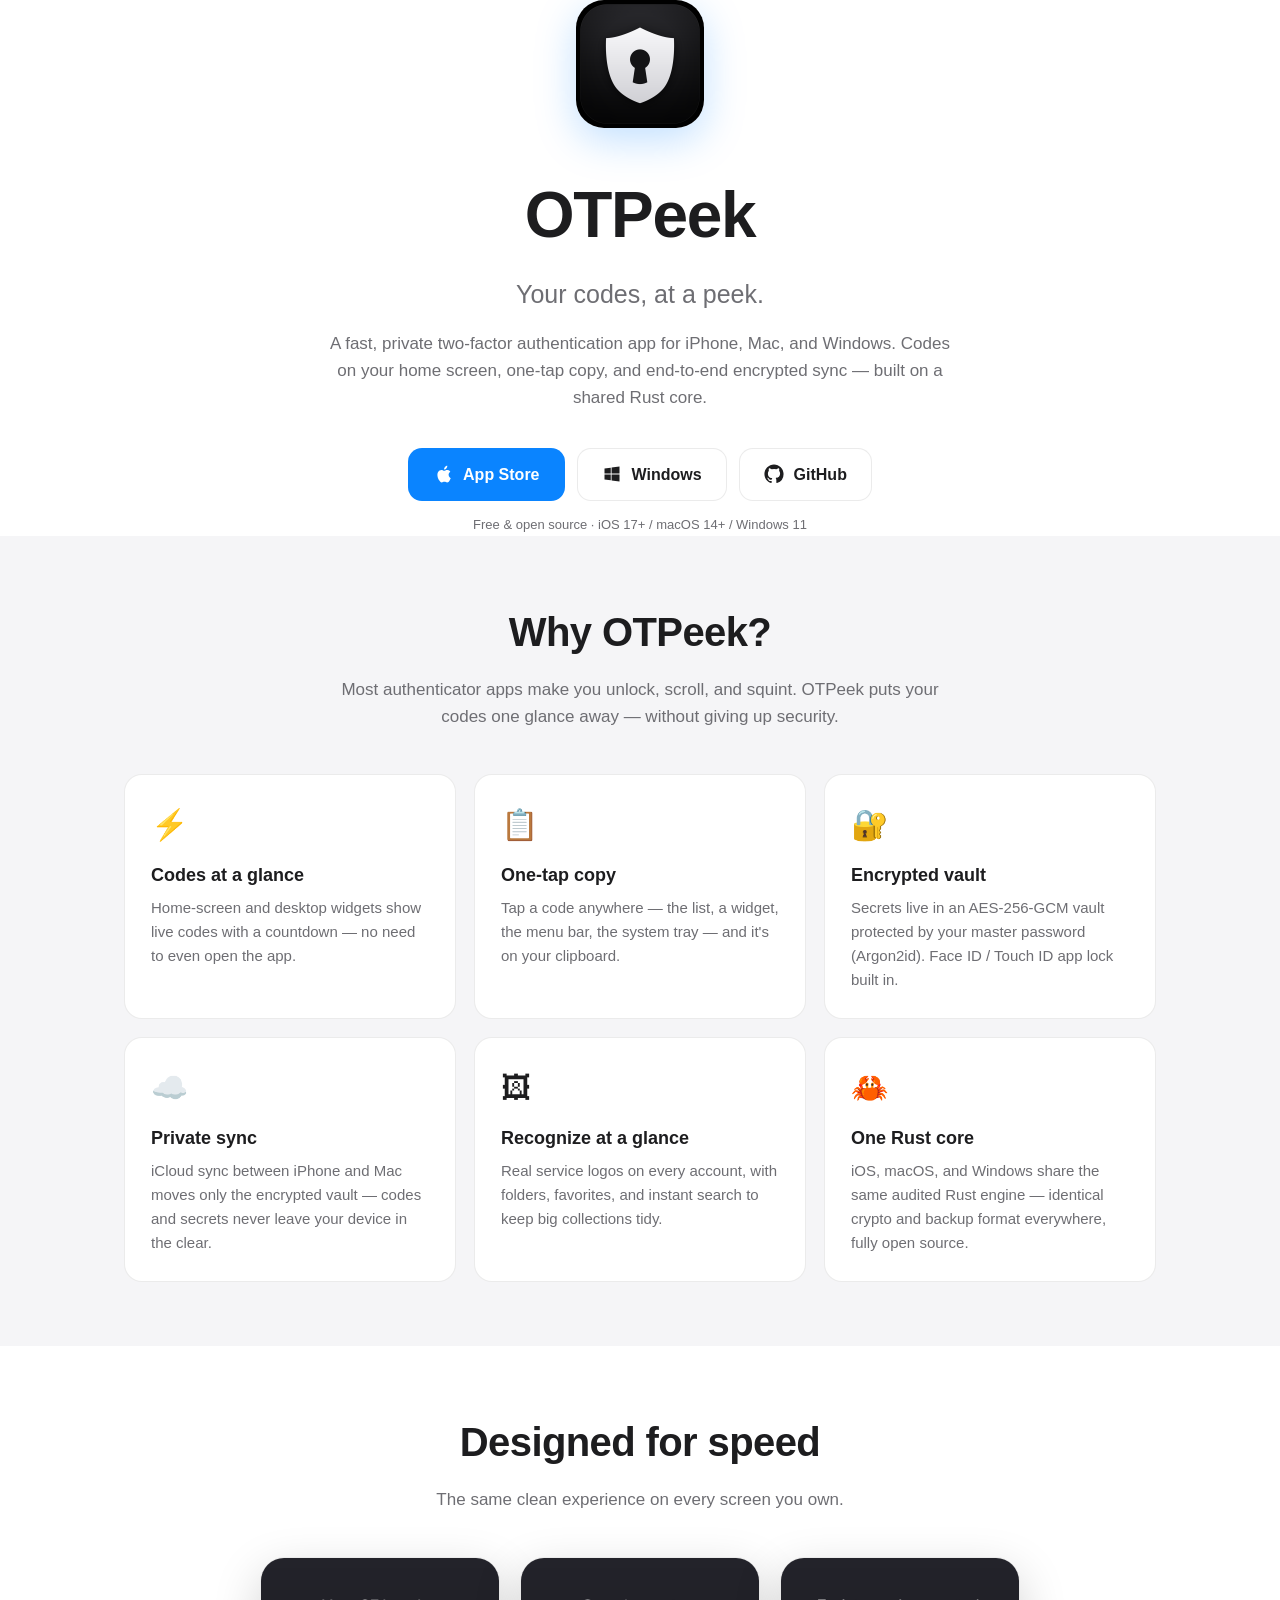
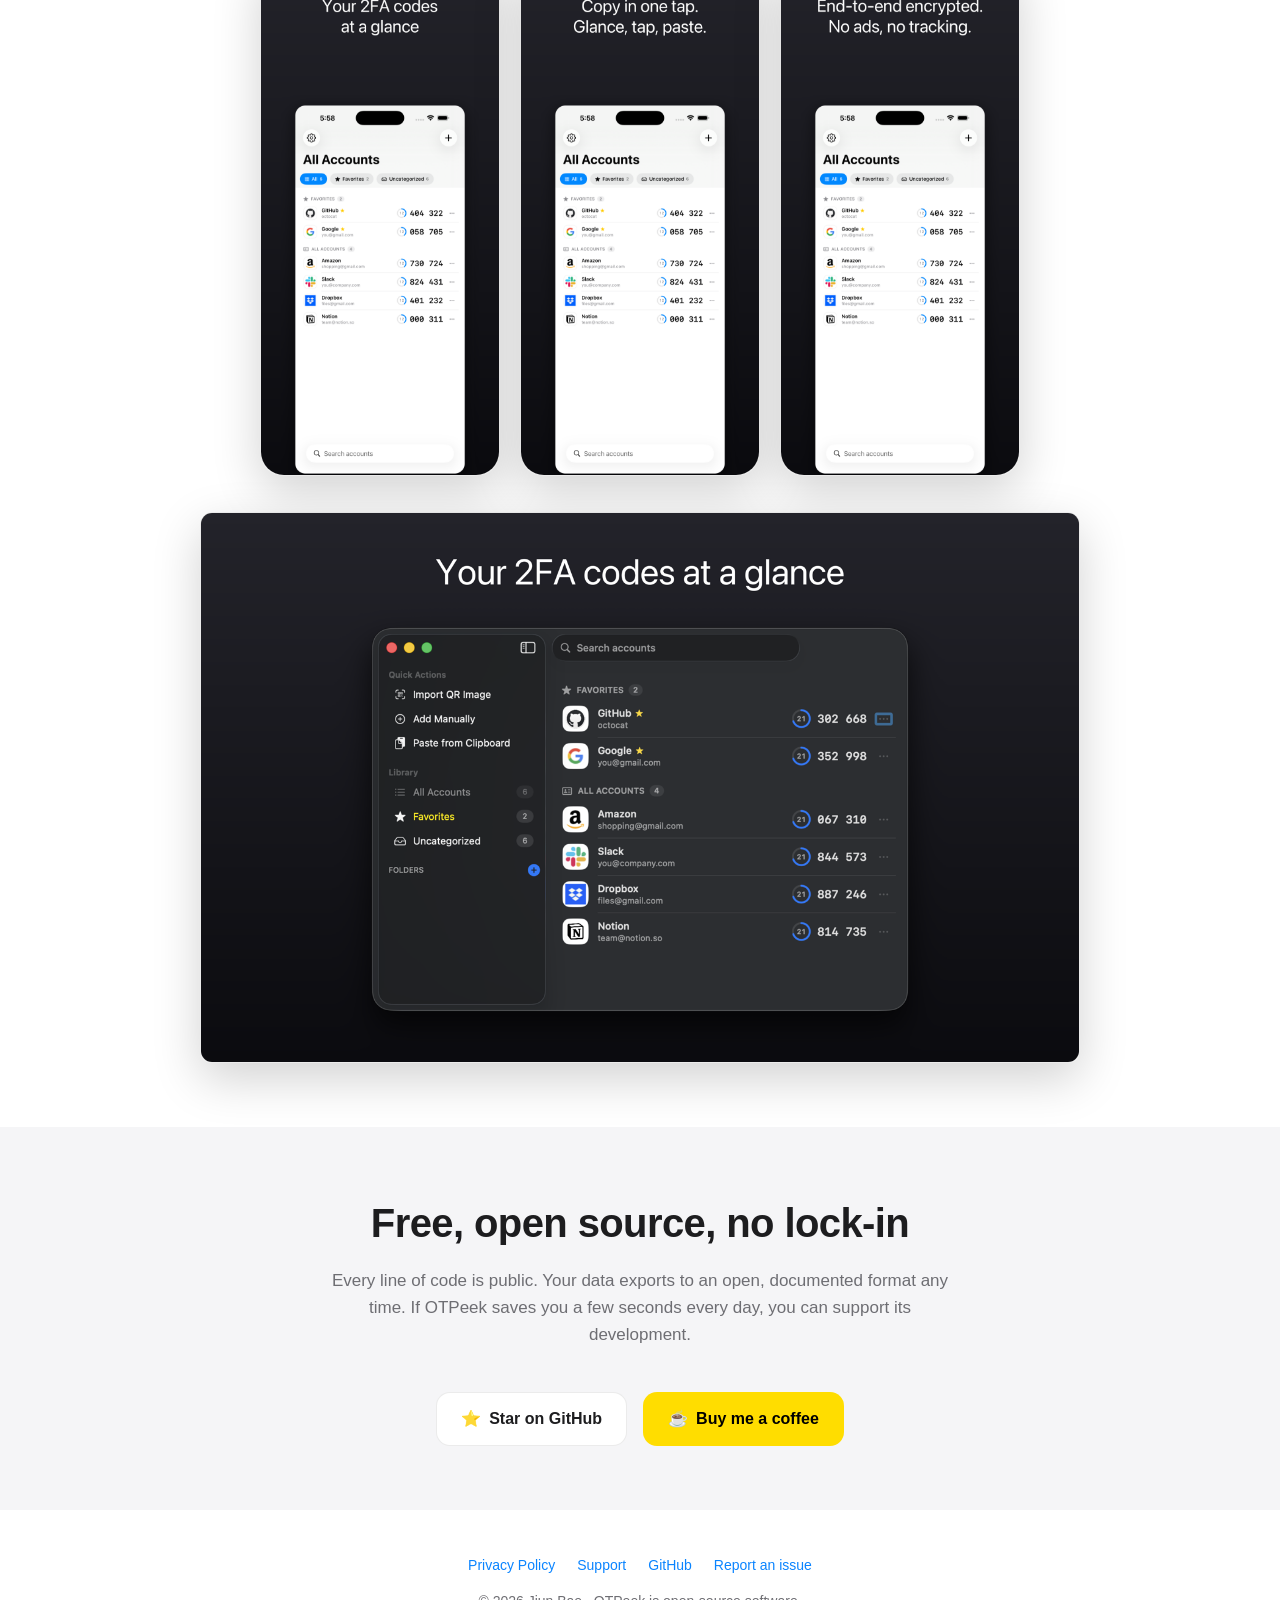
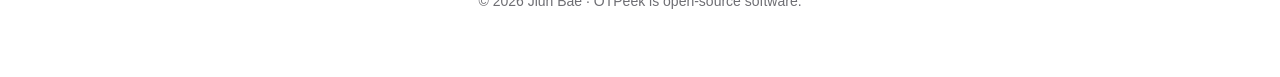
==== website/index.html @ 7fd6db2f "fix(site): rename site/ -> website/ (site/ ignored by a global gitignore rule) Co-Authored-By: Claud" ====
<!DOCTYPE html>
<html lang="en">
<head>
<meta charset="utf-8">
<meta name="viewport" content="width=device-width, initial-scale=1">
<title>OTPeek — Your codes, at a peek</title>
<meta name="description" content="OTPeek is a fast, private two-factor authentication app for iPhone, Mac, and Windows. Codes on your home screen, one-tap copy, encrypted sync.">
<meta property="og:title" content="OTPeek — Your codes, at a peek">
<meta property="og:description" content="Fast, private 2FA for iPhone, Mac, and Windows. Widgets, one-tap copy, end-to-end encrypted sync.">
<meta property="og:image" content="https://jiun.dev/OTPeek/assets/icon-512.png">
<meta property="og:url" content="https://jiun.dev/OTPeek/">
<link rel="icon" href="assets/icon-180.png">
<link rel="apple-touch-icon" href="assets/icon-180.png">
<style>
  :root {
    --accent: #0a84ff;
    --bg: #ffffff; --bg2: #f5f5f7; --fg: #1d1d1f; --fg2: #6e6e73;
    --card: #ffffff; --border: rgba(0,0,0,.08);
  }
  @media (prefers-color-scheme: dark) {
    :root { --bg:#000; --bg2:#161617; --fg:#f5f5f7; --fg2:#a1a1a6; --card:#1c1c1e; --border:rgba(255,255,255,.12); }
  }
  * { margin:0; padding:0; box-sizing:border-box; }
  body { font-family: -apple-system, BlinkMacSystemFont, "Segoe UI", Roboto, "Helvetica Neue", Arial, sans-serif;
         background:var(--bg); color:var(--fg); line-height:1.6; -webkit-font-smoothing:antialiased; }
  a { color:var(--accent); text-decoration:none; }
  .wrap { max-width:1080px; margin:0 auto; padding:0 24px; }

  /* Hero */
  header { text-align:center; padding:88px 0 56px; }
  .icon { width:128px; height:128px; border-radius:28px; box-shadow:0 12px 40px rgba(10,132,255,.25); }
  h1 { font-size:clamp(40px,7vw,64px); font-weight:800; letter-spacing:-.02em; margin:28px 0 8px; }
  .tag { font-size:clamp(19px,3vw,25px); color:var(--fg2); font-weight:500; }
  .sub { max-width:640px; margin:16px auto 0; color:var(--fg2); font-size:17px; }

  /* Download buttons */
  .dl { display:flex; gap:12px; justify-content:center; flex-wrap:wrap; margin-top:36px; }
  .btn { display:inline-flex; align-items:center; gap:10px; padding:13px 24px; border-radius:14px;
         font-size:16px; font-weight:600; transition:transform .15s, box-shadow .15s; border:1px solid var(--border); }
  .btn:hover { transform:translateY(-2px); box-shadow:0 8px 24px rgba(0,0,0,.12); }
  .btn.primary { background:var(--accent); color:#fff; border-color:transparent; }
  .btn.ghost { background:var(--card); color:var(--fg); }
  .btn svg { width:20px; height:20px; fill:currentColor; }
  .note { margin-top:14px; font-size:13px; color:var(--fg2); }

  /* Sections */
  section { padding:64px 0; }
  section.alt { background:var(--bg2); }
  h2 { font-size:clamp(28px,4.5vw,40px); font-weight:700; letter-spacing:-.015em; text-align:center; margin-bottom:12px; }
  .lead { text-align:center; color:var(--fg2); max-width:620px; margin:0 auto 44px; font-size:17px; }

  /* Feature grid */
  .grid { display:grid; grid-template-columns:repeat(auto-fit,minmax(250px,1fr)); gap:18px; }
  .card { background:var(--card); border:1px solid var(--border); border-radius:18px; padding:26px; }
  .card .emoji { font-size:30px; }
  .card h3 { font-size:18px; margin:12px 0 6px; }
  .card p { font-size:15px; color:var(--fg2); }

  /* Screenshots */
  .shots { display:flex; gap:20px; justify-content:center; flex-wrap:wrap; }
  .shots img.ios { width:240px; border-radius:24px; border:1px solid var(--border); box-shadow:0 16px 48px rgba(0,0,0,.18); }
  .shot-mac { width:min(880px,100%); border-radius:12px; border:1px solid var(--border); box-shadow:0 16px 48px rgba(0,0,0,.18); display:block; margin:36px auto 0; }

  /* Open source / support strip */
  .strip { display:flex; gap:16px; justify-content:center; flex-wrap:wrap; align-items:center; }
  .bmc { background:#FFDD00; color:#000 !important; border-color:transparent; }

  footer { padding:44px 0 64px; text-align:center; color:var(--fg2); font-size:14px; }
  footer nav { display:flex; gap:22px; justify-content:center; flex-wrap:wrap; margin-bottom:14px; }
</style>
</head>
<body>

<header class="wrap">
  <img class="icon" src="assets/icon-512.png" alt="OTPeek app icon" width="128" height="128">
  <h1>OTPeek</h1>
  <p class="tag">Your codes, at a peek.</p>
  <p class="sub">A fast, private two-factor authentication app for iPhone, Mac, and Windows.
     Codes on your home screen, one-tap copy, and end-to-end encrypted sync — built on a shared Rust core.</p>
  <div class="dl">
    <a class="btn primary" href="https://apps.apple.com/app/otpeek/id6787845951">
      <svg viewBox="0 0 24 24"><path d="M18.7 12.9c0-2.5 2-3.7 2.1-3.7-1.2-1.7-3-1.9-3.6-2-1.5-.2-3 .9-3.7.9-.8 0-2-.9-3.3-.9-1.7 0-3.2 1-4.1 2.5-1.7 3-.4 7.5 1.3 9.9.8 1.2 1.8 2.5 3.1 2.5 1.2-.1 1.7-.8 3.2-.8s1.9.8 3.3.8c1.3 0 2.2-1.2 3-2.4.9-1.4 1.3-2.7 1.3-2.8-.1 0-2.6-1-2.6-4zM16.2 5.2c.7-.8 1.1-1.9 1-3-1 0-2.1.7-2.8 1.5-.6.7-1.2 1.9-1 3 1 .1 2.1-.6 2.8-1.5z"/></svg>
      App Store</a>
    <a class="btn ghost" href="https://github.com/jiunbae/OTPeek/releases">
      <svg viewBox="0 0 24 24"><path d="M3 5.5 10.5 4.4v7.1H3V5.5zm0 13 7.5 1.1v-7H3v5.9zm8.5 1.2 9.5 1.3v-8.5h-9.5v7.2zm0-15.4v7.2H21V3L11.5 4.3z"/></svg>
      Windows</a>
    <a class="btn ghost" href="https://github.com/jiunbae/OTPeek">
      <svg viewBox="0 0 24 24"><path d="M12 .5C5.7.5.5 5.7.5 12c0 5.1 3.3 9.4 7.9 10.9.6.1.8-.3.8-.6v-2c-3.2.7-3.9-1.5-3.9-1.5-.5-1.3-1.3-1.7-1.3-1.7-1-.7.1-.7.1-.7 1.2.1 1.8 1.2 1.8 1.2 1 1.8 2.7 1.3 3.4 1 .1-.8.4-1.3.7-1.6-2.6-.3-5.3-1.3-5.3-5.7 0-1.3.4-2.3 1.2-3.1-.1-.3-.5-1.5.1-3.1 0 0 1-.3 3.2 1.2a11 11 0 0 1 5.8 0C17 4.7 18 5 18 5c.6 1.6.2 2.8.1 3.1.7.8 1.2 1.8 1.2 3.1 0 4.4-2.7 5.4-5.3 5.7.4.4.8 1.1.8 2.2v3.2c0 .3.2.7.8.6a11.5 11.5 0 0 0 7.9-10.9C23.5 5.7 18.3.5 12 .5z"/></svg>
      GitHub</a>
  </div>
  <p class="note">Free &amp; open source · iOS 17+ / macOS 14+ / Windows 11</p>
</header>

<section class="alt">
  <div class="wrap">
    <h2>Why OTPeek?</h2>
    <p class="lead">Most authenticator apps make you unlock, scroll, and squint. OTPeek puts your codes one glance away — without giving up security.</p>
    <div class="grid">
      <div class="card"><div class="emoji">⚡️</div><h3>Codes at a glance</h3><p>Home-screen and desktop widgets show live codes with a countdown — no need to even open the app.</p></div>
      <div class="card"><div class="emoji">📋</div><h3>One-tap copy</h3><p>Tap a code anywhere — the list, a widget, the menu bar, the system tray — and it's on your clipboard.</p></div>
      <div class="card"><div class="emoji">🔐</div><h3>Encrypted vault</h3><p>Secrets live in an AES-256-GCM vault protected by your master password (Argon2id). Face ID / Touch ID app lock built in.</p></div>
      <div class="card"><div class="emoji">☁️</div><h3>Private sync</h3><p>iCloud sync between iPhone and Mac moves only the encrypted vault — codes and secrets never leave your device in the clear.</p></div>
      <div class="card"><div class="emoji">🖼</div><h3>Recognize at a glance</h3><p>Real service logos on every account, with folders, favorites, and instant search to keep big collections tidy.</p></div>
      <div class="card"><div class="emoji">🦀</div><h3>One Rust core</h3><p>iOS, macOS, and Windows share the same audited Rust engine — identical crypto and backup format everywhere, fully open source.</p></div>
    </div>
  </div>
</section>

<section>
  <div class="wrap">
    <h2>Designed for speed</h2>
    <p class="lead">The same clean experience on every screen you own.</p>
    <div class="shots">
      <img class="ios" src="assets/ios-1_glance.png" alt="OTPeek on iPhone — account list with live codes" loading="lazy">
      <img class="ios" src="assets/ios-2_copy.png" alt="OTPeek on iPhone — one-tap copy" loading="lazy">
      <img class="ios" src="assets/ios-3_encrypted.png" alt="OTPeek on iPhone — encrypted vault" loading="lazy">
    </div>
    <img class="shot-mac" src="assets/mac-1_glance.png" alt="OTPeek on Mac" loading="lazy">
  </div>
</section>

<section class="alt">
  <div class="wrap" style="text-align:center">
    <h2>Free, open source, no lock-in</h2>
    <p class="lead">Every line of code is public. Your data exports to an open, documented format any time.
       If OTPeek saves you a few seconds every day, you can support its development.</p>
    <div class="strip">
      <a class="btn ghost" href="https://github.com/jiunbae/OTPeek">⭐️&ensp;Star on GitHub</a>
      <a class="btn bmc" href="https://buymeacoffee.com/jiunbae">☕️&ensp;Buy me a coffee</a>
    </div>
  </div>
</section>

<footer>
  <nav>
    <a href="privacy.html">Privacy Policy</a>
    <a href="support.html">Support</a>
    <a href="https://github.com/jiunbae/OTPeek">GitHub</a>
    <a href="https://github.com/jiunbae/OTPeek/issues">Report an issue</a>
  </nav>
  © 2026 Jiun Bae · OTPeek is open-source software.
</footer>

</body>
</html>
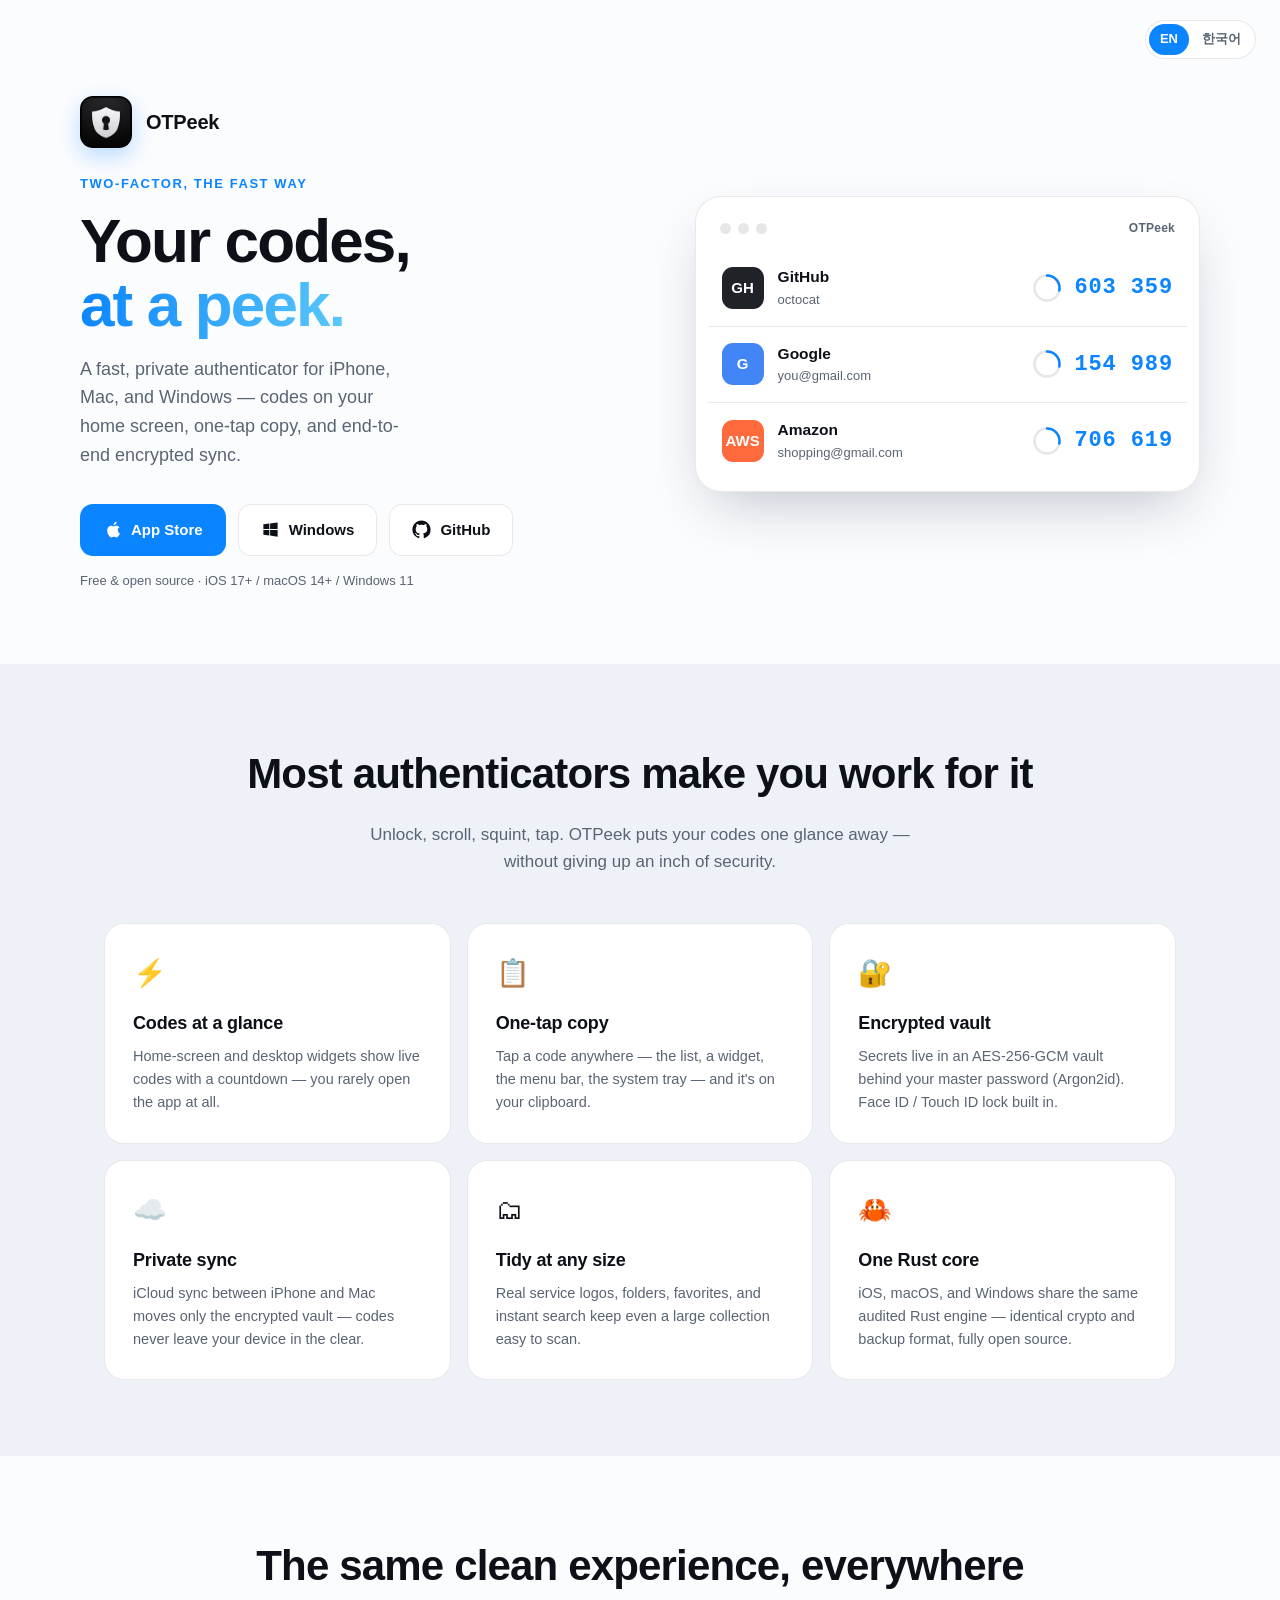
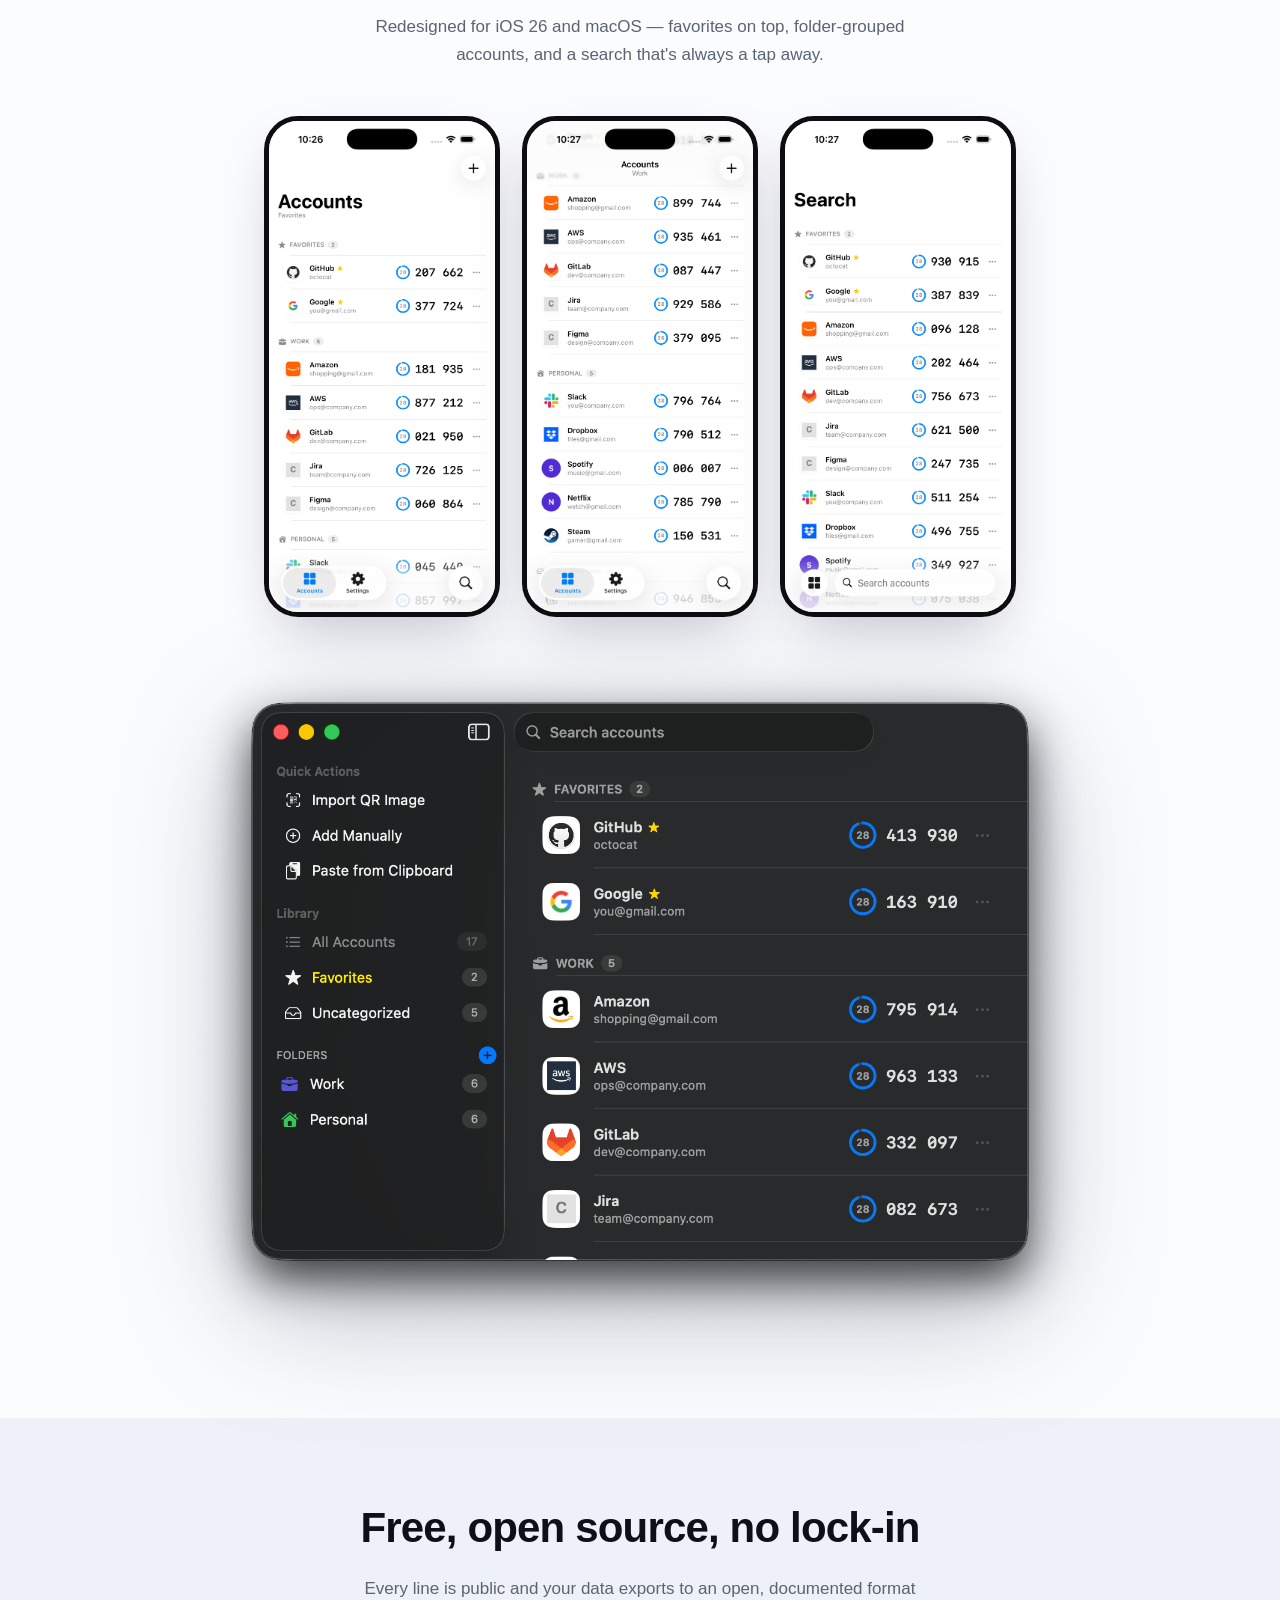
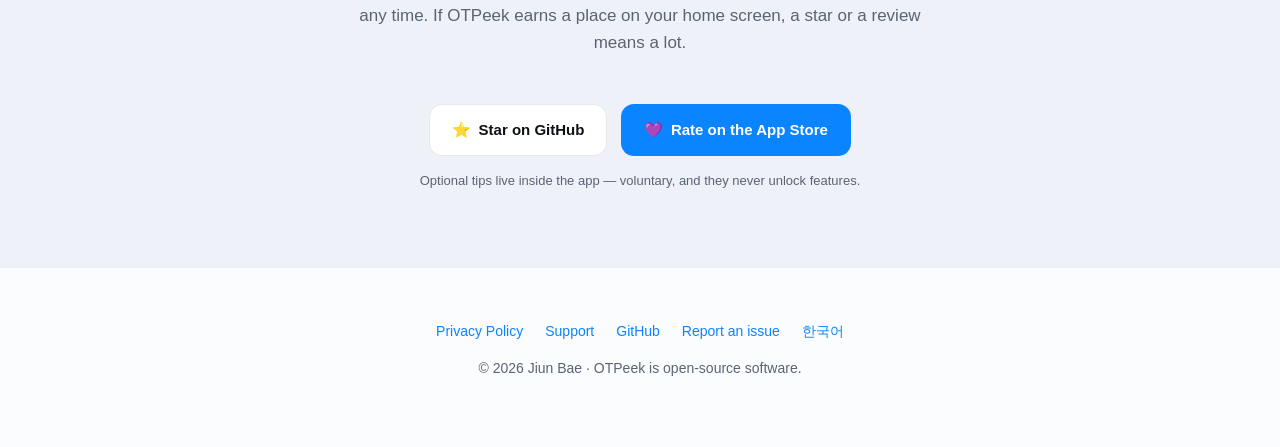
==== commit 28162570: "feat(website): redesign landing/support/privacy + add Korean pages - Redesign with a live countdown-" ====
--- a/website/index.html
+++ b/website/index.html
@@ -4,130 +4,96 @@
 <meta charset="utf-8">
 <meta name="viewport" content="width=device-width, initial-scale=1">
 <title>OTPeek — Your codes, at a peek</title>
-<meta name="description" content="OTPeek is a fast, private two-factor authentication app for iPhone, Mac, and Windows. Codes on your home screen, one-tap copy, encrypted sync.">
+<meta name="description" content="OTPeek is a fast, private two-factor authentication app for iPhone, Mac, and Windows. Codes on your home screen, one-tap copy, encrypted sync — built on a shared Rust core.">
 <meta property="og:title" content="OTPeek — Your codes, at a peek">
 <meta property="og:description" content="Fast, private 2FA for iPhone, Mac, and Windows. Widgets, one-tap copy, end-to-end encrypted sync.">
 <meta property="og:image" content="https://jiun.dev/OTPeek/assets/icon-512.png">
 <meta property="og:url" content="https://jiun.dev/OTPeek/">
 <link rel="icon" href="assets/icon-180.png">
 <link rel="apple-touch-icon" href="assets/icon-180.png">
-<style>
-  :root {
-    --accent: #0a84ff;
-    --bg: #ffffff; --bg2: #f5f5f7; --fg: #1d1d1f; --fg2: #6e6e73;
-    --card: #ffffff; --border: rgba(0,0,0,.08);
-  }
-  @media (prefers-color-scheme: dark) {
-    :root { --bg:#000; --bg2:#161617; --fg:#f5f5f7; --fg2:#a1a1a6; --card:#1c1c1e; --border:rgba(255,255,255,.12); }
-  }
-  * { margin:0; padding:0; box-sizing:border-box; }
-  body { font-family: -apple-system, BlinkMacSystemFont, "Segoe UI", Roboto, "Helvetica Neue", Arial, sans-serif;
-         background:var(--bg); color:var(--fg); line-height:1.6; -webkit-font-smoothing:antialiased; }
-  a { color:var(--accent); text-decoration:none; }
-  .wrap { max-width:1080px; margin:0 auto; padding:0 24px; }
-
-  /* Hero */
-  header { text-align:center; padding:88px 0 56px; }
-  .icon { width:128px; height:128px; border-radius:28px; box-shadow:0 12px 40px rgba(10,132,255,.25); }
-  h1 { font-size:clamp(40px,7vw,64px); font-weight:800; letter-spacing:-.02em; margin:28px 0 8px; }
-  .tag { font-size:clamp(19px,3vw,25px); color:var(--fg2); font-weight:500; }
-  .sub { max-width:640px; margin:16px auto 0; color:var(--fg2); font-size:17px; }
-
-  /* Download buttons */
-  .dl { display:flex; gap:12px; justify-content:center; flex-wrap:wrap; margin-top:36px; }
-  .btn { display:inline-flex; align-items:center; gap:10px; padding:13px 24px; border-radius:14px;
-         font-size:16px; font-weight:600; transition:transform .15s, box-shadow .15s; border:1px solid var(--border); }
-  .btn:hover { transform:translateY(-2px); box-shadow:0 8px 24px rgba(0,0,0,.12); }
-  .btn.primary { background:var(--accent); color:#fff; border-color:transparent; }
-  .btn.ghost { background:var(--card); color:var(--fg); }
-  .btn svg { width:20px; height:20px; fill:currentColor; }
-  .note { margin-top:14px; font-size:13px; color:var(--fg2); }
-
-  /* Sections */
-  section { padding:64px 0; }
-  section.alt { background:var(--bg2); }
-  h2 { font-size:clamp(28px,4.5vw,40px); font-weight:700; letter-spacing:-.015em; text-align:center; margin-bottom:12px; }
-  .lead { text-align:center; color:var(--fg2); max-width:620px; margin:0 auto 44px; font-size:17px; }
-
-  /* Feature grid */
-  .grid { display:grid; grid-template-columns:repeat(auto-fit,minmax(250px,1fr)); gap:18px; }
-  .card { background:var(--card); border:1px solid var(--border); border-radius:18px; padding:26px; }
-  .card .emoji { font-size:30px; }
-  .card h3 { font-size:18px; margin:12px 0 6px; }
-  .card p { font-size:15px; color:var(--fg2); }
-
-  /* Screenshots */
-  .shots { display:flex; gap:20px; justify-content:center; flex-wrap:wrap; }
-  .shots img.ios { width:240px; border-radius:24px; border:1px solid var(--border); box-shadow:0 16px 48px rgba(0,0,0,.18); }
-  .shot-mac { width:min(880px,100%); border-radius:12px; border:1px solid var(--border); box-shadow:0 16px 48px rgba(0,0,0,.18); display:block; margin:36px auto 0; }
-
-  /* Open source / support strip */
-  .strip { display:flex; gap:16px; justify-content:center; flex-wrap:wrap; align-items:center; }
-  .bmc { background:#FFDD00; color:#000 !important; border-color:transparent; }
-
-  footer { padding:44px 0 64px; text-align:center; color:var(--fg2); font-size:14px; }
-  footer nav { display:flex; gap:22px; justify-content:center; flex-wrap:wrap; margin-bottom:14px; }
-</style>
+<link rel="alternate" hreflang="ko" href="https://jiun.dev/OTPeek/ko/">
+<link rel="stylesheet" href="assets/site.css">
 </head>
 <body>
 
-<header class="wrap">
-  <img class="icon" src="assets/icon-512.png" alt="OTPeek app icon" width="128" height="128">
-  <h1>OTPeek</h1>
-  <p class="tag">Your codes, at a peek.</p>
-  <p class="sub">A fast, private two-factor authentication app for iPhone, Mac, and Windows.
-     Codes on your home screen, one-tap copy, and end-to-end encrypted sync — built on a shared Rust core.</p>
-  <div class="dl">
-    <a class="btn primary" href="https://apps.apple.com/app/otpeek/id6787845951">
-      <svg viewBox="0 0 24 24"><path d="M18.7 12.9c0-2.5 2-3.7 2.1-3.7-1.2-1.7-3-1.9-3.6-2-1.5-.2-3 .9-3.7.9-.8 0-2-.9-3.3-.9-1.7 0-3.2 1-4.1 2.5-1.7 3-.4 7.5 1.3 9.9.8 1.2 1.8 2.5 3.1 2.5 1.2-.1 1.7-.8 3.2-.8s1.9.8 3.3.8c1.3 0 2.2-1.2 3-2.4.9-1.4 1.3-2.7 1.3-2.8-.1 0-2.6-1-2.6-4zM16.2 5.2c.7-.8 1.1-1.9 1-3-1 0-2.1.7-2.8 1.5-.6.7-1.2 1.9-1 3 1 .1 2.1-.6 2.8-1.5z"/></svg>
-      App Store</a>
-    <a class="btn ghost" href="https://github.com/jiunbae/OTPeek/releases">
-      <svg viewBox="0 0 24 24"><path d="M3 5.5 10.5 4.4v7.1H3V5.5zm0 13 7.5 1.1v-7H3v5.9zm8.5 1.2 9.5 1.3v-8.5h-9.5v7.2zm0-15.4v7.2H21V3L11.5 4.3z"/></svg>
-      Windows</a>
-    <a class="btn ghost" href="https://github.com/jiunbae/OTPeek">
-      <svg viewBox="0 0 24 24"><path d="M12 .5C5.7.5.5 5.7.5 12c0 5.1 3.3 9.4 7.9 10.9.6.1.8-.3.8-.6v-2c-3.2.7-3.9-1.5-3.9-1.5-.5-1.3-1.3-1.7-1.3-1.7-1-.7.1-.7.1-.7 1.2.1 1.8 1.2 1.8 1.2 1 1.8 2.7 1.3 3.4 1 .1-.8.4-1.3.7-1.6-2.6-.3-5.3-1.3-5.3-5.7 0-1.3.4-2.3 1.2-3.1-.1-.3-.5-1.5.1-3.1 0 0 1-.3 3.2 1.2a11 11 0 0 1 5.8 0C17 4.7 18 5 18 5c.6 1.6.2 2.8.1 3.1.7.8 1.2 1.8 1.2 3.1 0 4.4-2.7 5.4-5.3 5.7.4.4.8 1.1.8 2.2v3.2c0 .3.2.7.8.6a11.5 11.5 0 0 0 7.9-10.9C23.5 5.7 18.3.5 12 .5z"/></svg>
-      GitHub</a>
+<nav class="lang"><a class="on" href="./">EN</a><a href="ko/">한국어</a></nav>
+
+<header class="wrap hero">
+  <div>
+    <div class="brand">
+      <img src="assets/icon-512.png" alt="OTPeek icon" width="52" height="52">
+      <span>OTPeek</span>
+    </div>
+    <p class="eyebrow">Two-factor, the fast way</p>
+    <h1>Your codes,<br><span class="grad">at a peek.</span></h1>
+    <p class="sub">A fast, private authenticator for iPhone, Mac, and Windows — codes on your home
+       screen, one-tap copy, and end-to-end encrypted sync.</p>
+    <div class="dl">
+      <a class="btn primary" href="https://apps.apple.com/app/otpeek/id6787845951">
+        <svg viewBox="0 0 24 24"><path d="M18.7 12.9c0-2.5 2-3.7 2.1-3.7-1.2-1.7-3-1.9-3.6-2-1.5-.2-3 .9-3.7.9-.8 0-2-.9-3.3-.9-1.7 0-3.2 1-4.1 2.5-1.7 3-.4 7.5 1.3 9.9.8 1.2 1.8 2.5 3.1 2.5 1.2-.1 1.7-.8 3.2-.8s1.9.8 3.3.8c1.3 0 2.2-1.2 3-2.4.9-1.4 1.3-2.7 1.3-2.8-.1 0-2.6-1-2.6-4zM16.2 5.2c.7-.8 1.1-1.9 1-3-1 0-2.1.7-2.8 1.5-.6.7-1.2 1.9-1 3 1 .1 2.1-.6 2.8-1.5z"/></svg>
+        App Store</a>
+      <a class="btn" href="https://github.com/jiunbae/OTPeek/releases">
+        <svg viewBox="0 0 24 24"><path d="M3 5.5 10.5 4.4v7.1H3V5.5zm0 13 7.5 1.1v-7H3v5.9zm8.5 1.2 9.5 1.3v-8.5h-9.5v7.2zm0-15.4v7.2H21V3L11.5 4.3z"/></svg>
+        Windows</a>
+      <a class="btn" href="https://github.com/jiunbae/OTPeek">
+        <svg viewBox="0 0 24 24"><path d="M12 .5C5.7.5.5 5.7.5 12c0 5.1 3.3 9.4 7.9 10.9.6.1.8-.3.8-.6v-2c-3.2.7-3.9-1.5-3.9-1.5-.5-1.3-1.3-1.7-1.3-1.7-1-.7.1-.7.1-.7 1.2.1 1.8 1.2 1.8 1.2 1 1.8 2.7 1.3 3.4 1 .1-.8.4-1.3.7-1.6-2.6-.3-5.3-1.3-5.3-5.7 0-1.3.4-2.3 1.2-3.1-.1-.3-.5-1.5.1-3.1 0 0 1-.3 3.2 1.2a11 11 0 0 1 5.8 0C17 4.7 18 5 18 5c.6 1.6.2 2.8.1 3.1.7.8 1.2 1.8 1.2 3.1 0 4.4-2.7 5.4-5.3 5.7.4.4.8 1.1.8 2.2v3.2c0 .3.2.7.8.6a11.5 11.5 0 0 0 7.9-10.9C23.5 5.7 18.3.5 12 .5z"/></svg>
+        GitHub</a>
+    </div>
+    <p class="note">Free &amp; open source · iOS 17+ / macOS 14+ / Windows 11</p>
   </div>
-  <p class="note">Free &amp; open source · iOS 17+ / macOS 14+ / Windows 11</p>
+
+  <div class="demo" id="demo" aria-hidden="true">
+    <div class="demo-bar"><i></i><i></i><i></i><b>OTPeek</b></div>
+    <div class="row"><div class="av" style="background:#1f2328">GH</div>
+      <div class="who"><div class="n">GitHub</div><div class="e">octocat</div></div>
+      <div class="code"><svg class="ring" viewBox="0 0 36 36"><circle class="trk" cx="18" cy="18" r="15" fill="none" stroke-width="3"/><circle class="prg" cx="18" cy="18" r="15" fill="none" stroke-width="3" stroke-linecap="round"/></svg><span class="digits">207 662</span></div></div>
+    <div class="row"><div class="av" style="background:#4285f4">G</div>
+      <div class="who"><div class="n">Google</div><div class="e">you@gmail.com</div></div>
+      <div class="code"><svg class="ring" viewBox="0 0 36 36"><circle class="trk" cx="18" cy="18" r="15" fill="none" stroke-width="3"/><circle class="prg" cx="18" cy="18" r="15" fill="none" stroke-width="3" stroke-linecap="round"/></svg><span class="digits">377 724</span></div></div>
+    <div class="row"><div class="av" style="background:#ff6a3d">AWS</div>
+      <div class="who"><div class="n">Amazon</div><div class="e">shopping@gmail.com</div></div>
+      <div class="code"><svg class="ring" viewBox="0 0 36 36"><circle class="trk" cx="18" cy="18" r="15" fill="none" stroke-width="3"/><circle class="prg" cx="18" cy="18" r="15" fill="none" stroke-width="3" stroke-linecap="round"/></svg><span class="digits">181 935</span></div></div>
+  </div>
 </header>
 
 <section class="alt">
   <div class="wrap">
-    <h2>Why OTPeek?</h2>
-    <p class="lead">Most authenticator apps make you unlock, scroll, and squint. OTPeek puts your codes one glance away — without giving up security.</p>
+    <h2>Most authenticators make you work for it</h2>
+    <p class="lead">Unlock, scroll, squint, tap. OTPeek puts your codes one glance away — without giving up an inch of security.</p>
     <div class="grid">
-      <div class="card"><div class="emoji">⚡️</div><h3>Codes at a glance</h3><p>Home-screen and desktop widgets show live codes with a countdown — no need to even open the app.</p></div>
-      <div class="card"><div class="emoji">📋</div><h3>One-tap copy</h3><p>Tap a code anywhere — the list, a widget, the menu bar, the system tray — and it's on your clipboard.</p></div>
-      <div class="card"><div class="emoji">🔐</div><h3>Encrypted vault</h3><p>Secrets live in an AES-256-GCM vault protected by your master password (Argon2id). Face ID / Touch ID app lock built in.</p></div>
-      <div class="card"><div class="emoji">☁️</div><h3>Private sync</h3><p>iCloud sync between iPhone and Mac moves only the encrypted vault — codes and secrets never leave your device in the clear.</p></div>
-      <div class="card"><div class="emoji">🖼</div><h3>Recognize at a glance</h3><p>Real service logos on every account, with folders, favorites, and instant search to keep big collections tidy.</p></div>
-      <div class="card"><div class="emoji">🦀</div><h3>One Rust core</h3><p>iOS, macOS, and Windows share the same audited Rust engine — identical crypto and backup format everywhere, fully open source.</p></div>
+      <div class="card-f"><div class="emoji">⚡️</div><h3>Codes at a glance</h3><p>Home-screen and desktop widgets show live codes with a countdown — you rarely open the app at all.</p></div>
+      <div class="card-f"><div class="emoji">📋</div><h3>One-tap copy</h3><p>Tap a code anywhere — the list, a widget, the menu bar, the system tray — and it's on your clipboard.</p></div>
+      <div class="card-f"><div class="emoji">🔐</div><h3>Encrypted vault</h3><p>Secrets live in an AES-256-GCM vault behind your master password (Argon2id). Face ID / Touch ID lock built in.</p></div>
+      <div class="card-f"><div class="emoji">☁️</div><h3>Private sync</h3><p>iCloud sync between iPhone and Mac moves only the encrypted vault — codes never leave your device in the clear.</p></div>
+      <div class="card-f"><div class="emoji">🗂</div><h3>Tidy at any size</h3><p>Real service logos, folders, favorites, and instant search keep even a large collection easy to scan.</p></div>
+      <div class="card-f"><div class="emoji">🦀</div><h3>One Rust core</h3><p>iOS, macOS, and Windows share the same audited Rust engine — identical crypto and backup format, fully open source.</p></div>
     </div>
   </div>
 </section>
 
 <section>
   <div class="wrap">
-    <h2>Designed for speed</h2>
-    <p class="lead">The same clean experience on every screen you own.</p>
+    <h2>The same clean experience, everywhere</h2>
+    <p class="lead">Redesigned for iOS 26 and macOS — favorites on top, folder-grouped accounts, and a search that's always a tap away.</p>
     <div class="shots">
-      <img class="ios" src="assets/ios-1_glance.png" alt="OTPeek on iPhone — account list with live codes" loading="lazy">
-      <img class="ios" src="assets/ios-2_copy.png" alt="OTPeek on iPhone — one-tap copy" loading="lazy">
-      <img class="ios" src="assets/ios-3_encrypted.png" alt="OTPeek on iPhone — encrypted vault" loading="lazy">
+      <img class="ios" src="assets/ios-list.png" alt="OTPeek on iPhone — accounts grouped by folder with live codes" loading="lazy">
+      <img class="ios" src="assets/ios-folders.png" alt="OTPeek on iPhone — folder-grouped account list" loading="lazy">
+      <img class="ios" src="assets/ios-search.png" alt="OTPeek on iPhone — instant search" loading="lazy">
     </div>
-    <img class="shot-mac" src="assets/mac-1_glance.png" alt="OTPeek on Mac" loading="lazy">
+    <img class="shot-mac" src="assets/mac-window.png" alt="OTPeek on Mac — sidebar and account list" loading="lazy">
   </div>
 </section>
 
 <section class="alt">
-  <div class="wrap" style="text-align:center">
+  <div class="wrap support">
     <h2>Free, open source, no lock-in</h2>
-    <p class="lead">Every line of code is public. Your data exports to an open, documented format any time.
-       If OTPeek saves you a few seconds every day, you can support its development.</p>
+    <p class="lead">Every line is public and your data exports to an open, documented format any time.
+       If OTPeek earns a place on your home screen, a star or a review means a lot.</p>
     <div class="strip">
-      <a class="btn ghost" href="https://github.com/jiunbae/OTPeek">⭐️&ensp;Star on GitHub</a>
-      <a class="btn bmc" href="https://buymeacoffee.com/jiunbae">☕️&ensp;Buy me a coffee</a>
+      <a class="btn" href="https://github.com/jiunbae/OTPeek">⭐️&ensp;Star on GitHub</a>
+      <a class="btn primary" href="https://apps.apple.com/app/otpeek/id6787845951">💜&ensp;Rate on the App Store</a>
     </div>
+    <p class="note">Optional tips live inside the app — voluntary, and they never unlock features.</p>
   </div>
 </section>
 
@@ -137,9 +103,11 @@
     <a href="support.html">Support</a>
     <a href="https://github.com/jiunbae/OTPeek">GitHub</a>
     <a href="https://github.com/jiunbae/OTPeek/issues">Report an issue</a>
+    <a href="ko/">한국어</a>
   </nav>
   © 2026 Jiun Bae · OTPeek is open-source software.
 </footer>
 
+<script src="assets/demo.js"></script>
 </body>
 </html>
--- a/website/assets/site.css
+++ b/website/assets/site.css
@@ -0,0 +1,122 @@
+/* OTPeek marketing site — shared styles (en + ko) */
+:root {
+  --accent:#0a84ff; --accent-ink:#fff; --warn:#ff453a;
+  --bg:#fbfcfe; --bg2:#eef2f8; --fg:#0d1117; --fg2:#5a6472;
+  --card:#ffffff; --border:rgba(13,17,23,.09); --ring-track:rgba(13,17,23,.10);
+  --shadow:0 24px 60px -18px rgba(13,30,60,.28);
+}
+@media (prefers-color-scheme: dark) {
+  :root:not([data-theme="light"]) {
+    --bg:#0b0e14; --bg2:#12161f; --fg:#eef2f8; --fg2:#99a3b3;
+    --card:#161b26; --border:rgba(255,255,255,.10); --ring-track:rgba(255,255,255,.12);
+    --shadow:0 28px 70px -20px rgba(0,0,0,.7);
+  }
+}
+:root[data-theme="dark"] {
+  --bg:#0b0e14; --bg2:#12161f; --fg:#eef2f8; --fg2:#99a3b3;
+  --card:#161b26; --border:rgba(255,255,255,.10); --ring-track:rgba(255,255,255,.12);
+  --shadow:0 28px 70px -20px rgba(0,0,0,.7);
+}
+
+* { margin:0; padding:0; box-sizing:border-box; }
+html { scroll-behavior:smooth; }
+body { font-family:-apple-system,BlinkMacSystemFont,"SF Pro Display","Segoe UI",Roboto,sans-serif;
+       background:var(--bg); color:var(--fg); line-height:1.6; -webkit-font-smoothing:antialiased;
+       overflow-x:hidden; }
+a { color:var(--accent); text-decoration:none; }
+.wrap { max-width:1120px; margin:0 auto; padding:0 24px; }
+.eyebrow { font-size:13px; font-weight:700; letter-spacing:.12em; text-transform:uppercase; color:var(--accent); }
+
+/* language toggle (top-right) */
+.lang { position:absolute; top:20px; right:24px; z-index:5; display:flex; gap:2px;
+        background:var(--card); border:1px solid var(--border); border-radius:999px; padding:3px;
+        font-size:13px; font-weight:600; }
+.lang a { padding:5px 11px; border-radius:999px; color:var(--fg2); }
+.lang a.on { background:var(--accent); color:var(--accent-ink); }
+
+/* ---- Hero ---- */
+.hero { display:grid; grid-template-columns:1.05fr .95fr; gap:56px; align-items:center; padding:96px 0 72px; }
+.hero .brand { display:flex; align-items:center; gap:14px; margin-bottom:26px; }
+.hero .brand img { width:52px; height:52px; border-radius:13px; box-shadow:0 8px 22px rgba(10,132,255,.28); }
+.hero .brand span { font-size:20px; font-weight:700; letter-spacing:-.01em; }
+h1 { font-size:clamp(40px,6vw,62px); font-weight:800; letter-spacing:-.03em; line-height:1.03; margin:14px 0 18px; text-wrap:balance; }
+h1 .grad { background:linear-gradient(100deg,var(--accent),#5ac8fa); -webkit-background-clip:text; background-clip:text; color:transparent; }
+.hero .sub { max-width:34ch; color:var(--fg2); font-size:18px; }
+
+.dl { display:flex; gap:12px; flex-wrap:wrap; margin-top:34px; }
+.btn { display:inline-flex; align-items:center; gap:9px; padding:13px 22px; border-radius:13px;
+       font-size:15px; font-weight:600; border:1px solid var(--border); background:var(--card); color:var(--fg);
+       transition:transform .16s ease, box-shadow .16s ease, border-color .16s ease; }
+.btn:hover { transform:translateY(-2px); box-shadow:0 10px 26px -8px rgba(13,30,60,.32); }
+.btn.primary { background:var(--accent); color:var(--accent-ink); border-color:transparent; }
+.btn svg { width:19px; height:19px; fill:currentColor; }
+.note { margin-top:15px; font-size:13px; color:var(--fg2); }
+
+/* ---- Live code demo ---- */
+.demo { background:var(--card); border:1px solid var(--border); border-radius:26px; padding:12px; box-shadow:var(--shadow); }
+.demo-bar { display:flex; align-items:center; gap:7px; padding:10px 12px 12px; }
+.demo-bar i { width:11px; height:11px; border-radius:50%; background:var(--ring-track); display:inline-block; }
+.demo-bar b { margin-left:auto; font-size:12px; font-weight:600; color:var(--fg2); letter-spacing:.02em; }
+.row { display:flex; align-items:center; gap:14px; padding:15px 14px; border-radius:16px; }
+.row + .row { border-top:1px solid var(--border); border-radius:0; }
+.av { width:42px; height:42px; border-radius:11px; display:grid; place-items:center; font-weight:700; font-size:15px; color:#fff; flex:none; }
+.who { min-width:0; }
+.who .n { font-weight:600; font-size:15.5px; }
+.who .e { font-size:13px; color:var(--fg2); white-space:nowrap; overflow:hidden; text-overflow:ellipsis; }
+.code { margin-left:auto; display:flex; align-items:center; gap:12px; }
+.ring { width:30px; height:30px; flex:none; transform:rotate(-90deg); }
+.ring .trk { stroke:var(--ring-track); }
+.digits { font-family:ui-monospace,"SF Mono",Menlo,monospace; font-size:22px; font-weight:600;
+          letter-spacing:.04em; font-variant-numeric:tabular-nums; color:var(--accent); transition:color .4s; }
+
+/* ---- Sections ---- */
+section { padding:76px 0; }
+section.alt { background:var(--bg2); }
+h2 { font-size:clamp(28px,4vw,42px); font-weight:800; letter-spacing:-.02em; text-align:center; text-wrap:balance; }
+.lead { text-align:center; color:var(--fg2); max-width:60ch; margin:14px auto 48px; font-size:17px; }
+
+.grid { display:grid; grid-template-columns:repeat(auto-fit,minmax(260px,1fr)); gap:16px; }
+.card-f { background:var(--card); border:1px solid var(--border); border-radius:20px; padding:28px; transition:transform .16s, border-color .16s; }
+.card-f:hover { transform:translateY(-3px); border-color:color-mix(in srgb, var(--accent) 45%, var(--border)); }
+.card-f .emoji { font-size:27px; }
+.card-f h3 { font-size:18px; margin:14px 0 7px; letter-spacing:-.01em; }
+.card-f p { font-size:14.5px; color:var(--fg2); }
+
+.shots { display:flex; gap:22px; justify-content:center; flex-wrap:wrap; }
+.shots img.ios { width:236px; border-radius:34px; border:5px solid #0e0e12; box-shadow:var(--shadow); background:#0e0e12; }
+.shot-mac { width:min(900px,100%); display:block; margin:44px auto 0; filter:drop-shadow(0 30px 60px rgba(13,30,60,.30)); }
+
+.support { text-align:center; }
+.strip { display:flex; gap:14px; justify-content:center; flex-wrap:wrap; margin-top:8px; }
+
+footer { padding:52px 0 68px; text-align:center; color:var(--fg2); font-size:14px; }
+footer nav { display:flex; gap:22px; justify-content:center; flex-wrap:wrap; margin-bottom:14px; }
+
+/* ---- Document pages (support / privacy) ---- */
+.doc { max-width:760px; margin:0 auto; padding:76px 24px 88px; }
+.doc .back { display:inline-block; margin-bottom:26px; font-size:15px; font-weight:600; }
+.doc h1 { font-size:clamp(32px,5vw,46px); margin-bottom:10px; }
+.doc .updated { color:var(--fg2); font-size:14px; margin-bottom:34px; }
+.doc h2 { font-size:21px; text-align:left; margin:36px 0 10px; letter-spacing:-.01em; }
+.doc p, .doc li { font-size:16px; color:var(--fg); margin-bottom:11px; }
+.doc p.muted, .doc li.muted { color:var(--fg2); }
+.doc ul { padding-left:22px; }
+.doc a { font-weight:500; }
+details { background:var(--card); border:1px solid var(--border); border-radius:14px; padding:15px 18px; margin-bottom:10px; }
+summary { font-weight:600; cursor:pointer; list-style:none; }
+summary::-webkit-details-marker { display:none; }
+summary::after { content:"+"; float:right; color:var(--fg2); font-weight:400; }
+details[open] summary::after { content:"–"; }
+details p { margin:11px 0 2px; color:var(--fg2); }
+.tldr { background:color-mix(in srgb, var(--accent) 8%, transparent); border:1px solid color-mix(in srgb, var(--accent) 28%, transparent);
+        border-radius:14px; padding:18px 20px; margin:4px 0 8px; font-size:16px; }
+.doc code { font-family:ui-monospace,"SF Mono",Menlo,monospace; font-size:.9em;
+            background:var(--bg2); padding:1px 6px; border-radius:6px; }
+
+@media (max-width:860px) {
+  .hero { grid-template-columns:1fr; gap:40px; padding:76px 0 40px; text-align:center; }
+  .hero .brand, .dl { justify-content:center; }
+  .hero .sub { max-width:none; }
+  .demo { max-width:420px; margin:0 auto; }
+}
+@media (prefers-reduced-motion:reduce) { html { scroll-behavior:auto; } }
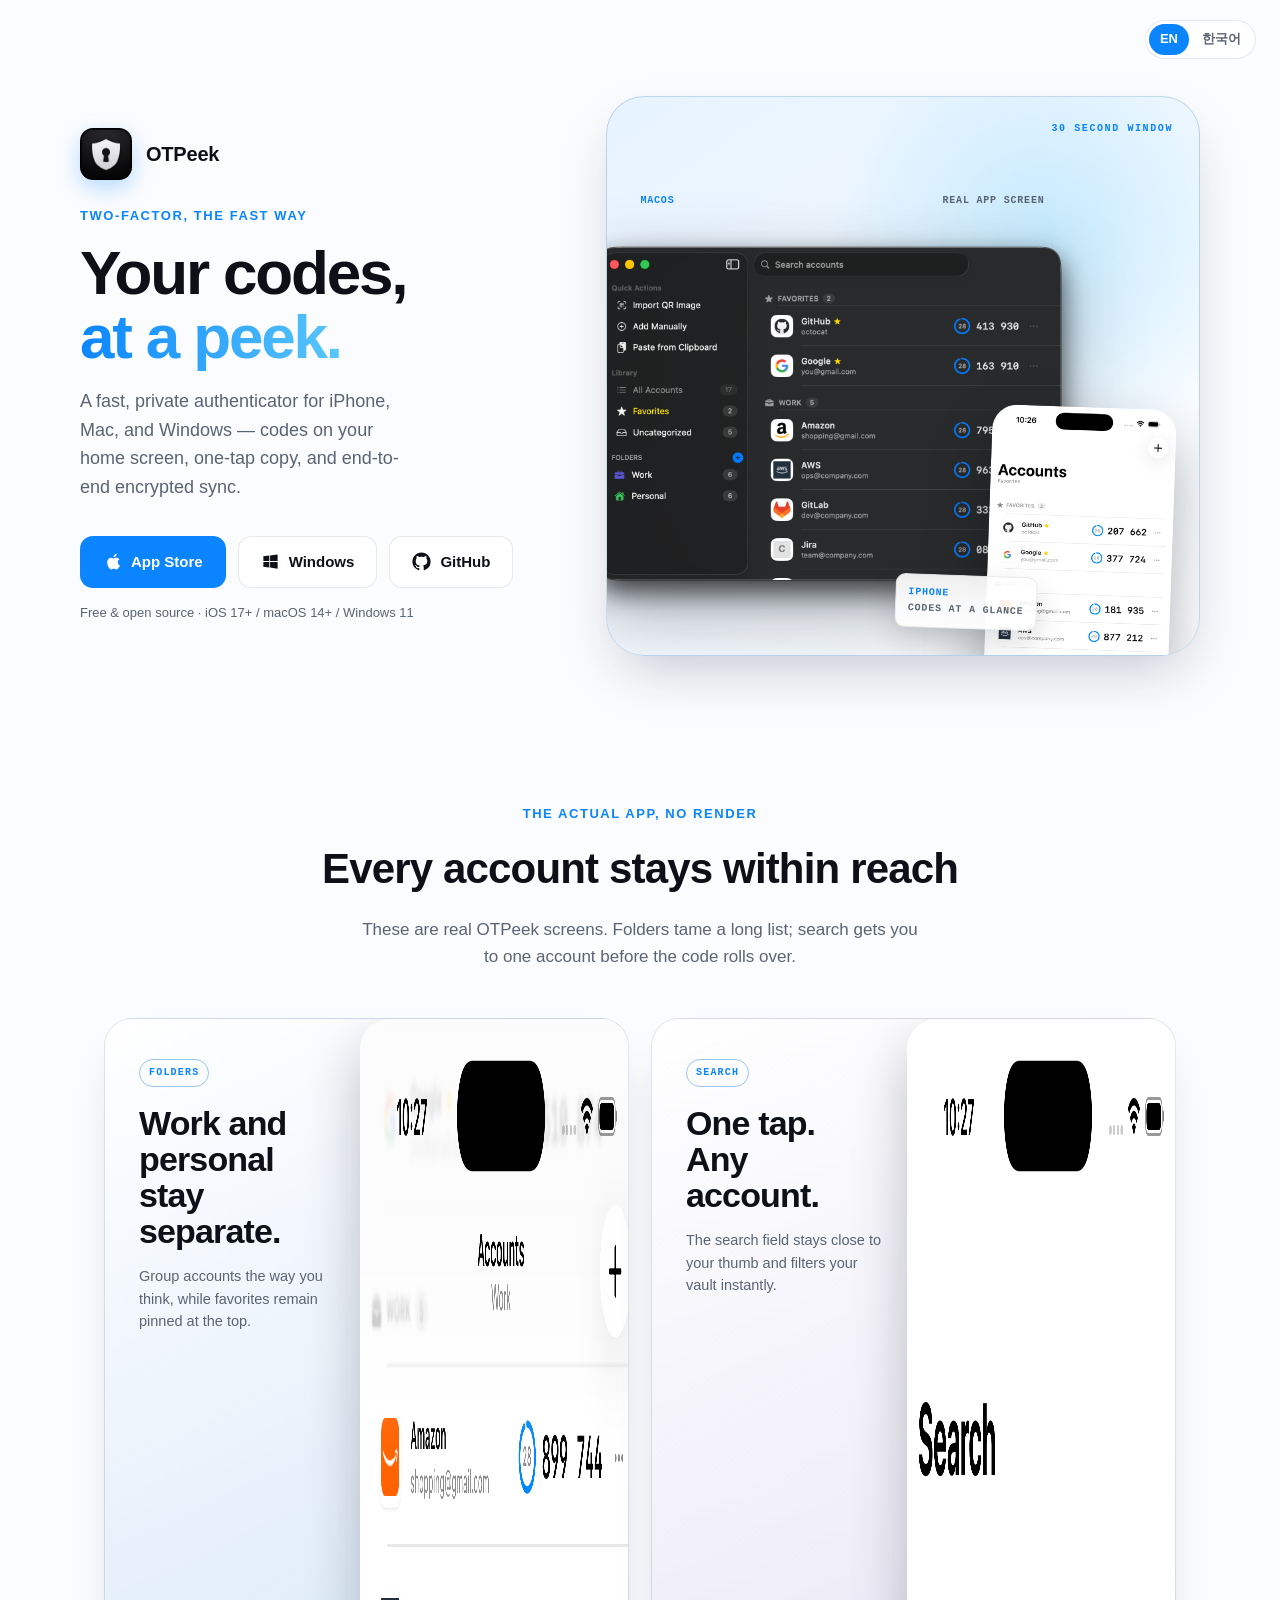
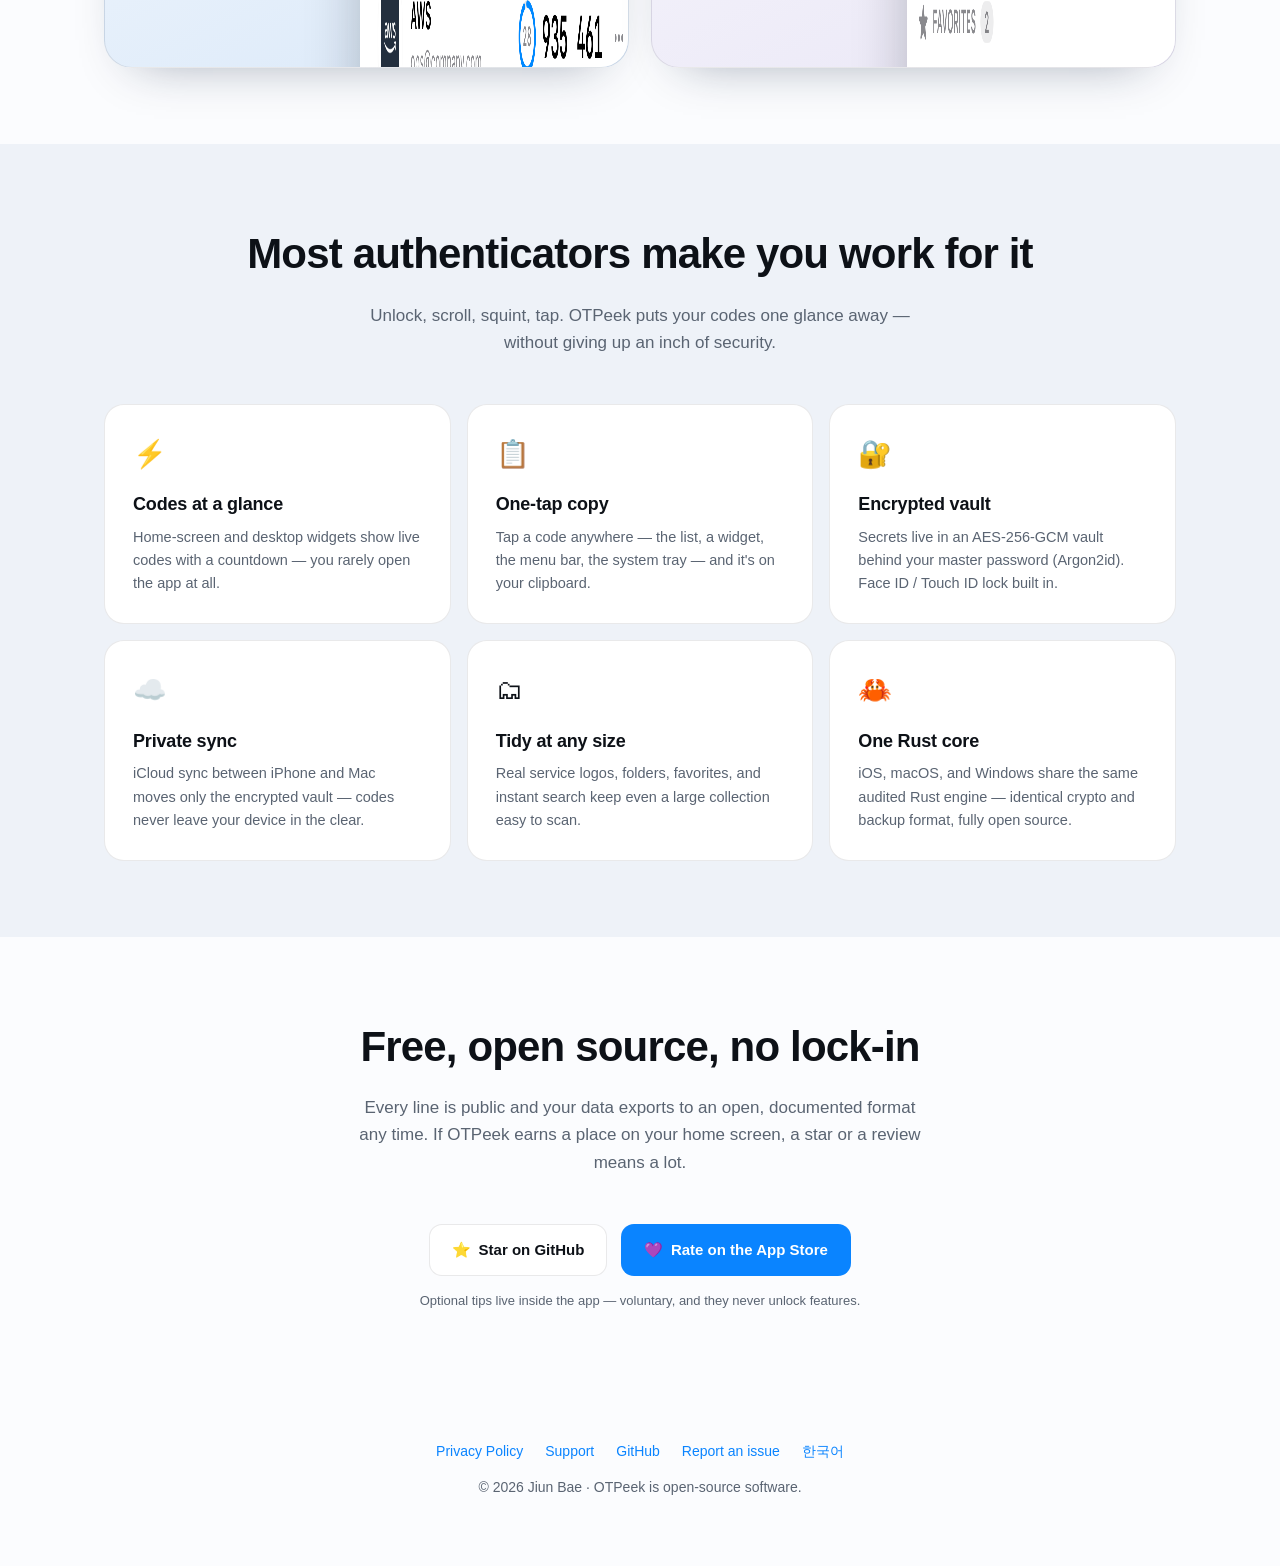
==== commit 0a7dcdfb: "feat(website): showcase real app screenshots Replace the simulated OTP card with real Mac and iPhone" ====
--- a/website/index.html
+++ b/website/index.html
@@ -42,19 +42,43 @@
     <p class="note">Free &amp; open source · iOS 17+ / macOS 14+ / Windows 11</p>
   </div>
 
-  <div class="demo" id="demo" aria-hidden="true">
-    <div class="demo-bar"><i></i><i></i><i></i><b>OTPeek</b></div>
-    <div class="row"><div class="av" style="background:#1f2328">GH</div>
-      <div class="who"><div class="n">GitHub</div><div class="e">octocat</div></div>
-      <div class="code"><svg class="ring" viewBox="0 0 36 36"><circle class="trk" cx="18" cy="18" r="15" fill="none" stroke-width="3"/><circle class="prg" cx="18" cy="18" r="15" fill="none" stroke-width="3" stroke-linecap="round"/></svg><span class="digits">207 662</span></div></div>
-    <div class="row"><div class="av" style="background:#4285f4">G</div>
-      <div class="who"><div class="n">Google</div><div class="e">you@gmail.com</div></div>
-      <div class="code"><svg class="ring" viewBox="0 0 36 36"><circle class="trk" cx="18" cy="18" r="15" fill="none" stroke-width="3"/><circle class="prg" cx="18" cy="18" r="15" fill="none" stroke-width="3" stroke-linecap="round"/></svg><span class="digits">377 724</span></div></div>
-    <div class="row"><div class="av" style="background:#ff6a3d">AWS</div>
-      <div class="who"><div class="n">Amazon</div><div class="e">shopping@gmail.com</div></div>
-      <div class="code"><svg class="ring" viewBox="0 0 36 36"><circle class="trk" cx="18" cy="18" r="15" fill="none" stroke-width="3"/><circle class="prg" cx="18" cy="18" r="15" fill="none" stroke-width="3" stroke-linecap="round"/></svg><span class="digits">181 935</span></div></div>
+  <div class="hero-gallery" aria-label="Real OTPeek screens on Mac and iPhone">
+    <figure class="hero-shot hero-shot-mac">
+      <figcaption><span>macOS</span><b>Real app screen</b></figcaption>
+      <img src="assets/mac-window.png" alt="OTPeek on Mac with favorites, folders, quick actions, and live codes" width="1624" height="1228">
+    </figure>
+    <figure class="hero-shot hero-shot-phone">
+      <img src="assets/ios-list.png" alt="OTPeek on iPhone showing favorites and folder-grouped accounts" width="1206" height="2622">
+      <figcaption><span>iPhone</span><b>Codes at a glance</b></figcaption>
+    </figure>
   </div>
 </header>
+
+<section class="screen-tour">
+  <div class="wrap">
+    <p class="eyebrow section-kicker">The actual app, no render</p>
+    <h2>Every account stays within reach</h2>
+    <p class="lead">These are real OTPeek screens. Folders tame a long list; search gets you to one account before the code rolls over.</p>
+    <div class="tour-grid">
+      <figure class="tour-card">
+        <div class="tour-copy">
+          <span class="tour-label">Folders</span>
+          <h3>Work and personal stay separate.</h3>
+          <p>Group accounts the way you think, while favorites remain pinned at the top.</p>
+        </div>
+        <img src="assets/ios-folders.png" alt="OTPeek iPhone folder view with Work and Personal accounts" width="1206" height="2622" loading="lazy">
+      </figure>
+      <figure class="tour-card tour-card-search">
+        <div class="tour-copy">
+          <span class="tour-label">Search</span>
+          <h3>One tap. Any account.</h3>
+          <p>The search field stays close to your thumb and filters your vault instantly.</p>
+        </div>
+        <img src="assets/ios-search.png" alt="OTPeek iPhone search screen with instant account results" width="1206" height="2622" loading="lazy">
+      </figure>
+    </div>
+  </div>
+</section>
 
 <section class="alt">
   <div class="wrap">
@@ -72,19 +96,6 @@
 </section>
 
 <section>
-  <div class="wrap">
-    <h2>The same clean experience, everywhere</h2>
-    <p class="lead">Redesigned for iOS 26 and macOS — favorites on top, folder-grouped accounts, and a search that's always a tap away.</p>
-    <div class="shots">
-      <img class="ios" src="assets/ios-list.png" alt="OTPeek on iPhone — accounts grouped by folder with live codes" loading="lazy">
-      <img class="ios" src="assets/ios-folders.png" alt="OTPeek on iPhone — folder-grouped account list" loading="lazy">
-      <img class="ios" src="assets/ios-search.png" alt="OTPeek on iPhone — instant search" loading="lazy">
-    </div>
-    <img class="shot-mac" src="assets/mac-window.png" alt="OTPeek on Mac — sidebar and account list" loading="lazy">
-  </div>
-</section>
-
-<section class="alt">
   <div class="wrap support">
     <h2>Free, open source, no lock-in</h2>
     <p class="lead">Every line is public and your data exports to an open, documented format any time.
@@ -108,6 +119,5 @@
   © 2026 Jiun Bae · OTPeek is open-source software.
 </footer>
 
-<script src="assets/demo.js"></script>
 </body>
 </html>
--- a/website/assets/site.css
+++ b/website/assets/site.css
@@ -35,11 +35,12 @@
 .lang a.on { background:var(--accent); color:var(--accent-ink); }
 
 /* ---- Hero ---- */
-.hero { display:grid; grid-template-columns:1.05fr .95fr; gap:56px; align-items:center; padding:96px 0 72px; }
+.hero { display:grid; grid-template-columns:.9fr 1.1fr; gap:40px; align-items:center; padding:96px 0 72px; }
 .hero .brand { display:flex; align-items:center; gap:14px; margin-bottom:26px; }
 .hero .brand img { width:52px; height:52px; border-radius:13px; box-shadow:0 8px 22px rgba(10,132,255,.28); }
 .hero .brand span { font-size:20px; font-weight:700; letter-spacing:-.01em; }
-h1 { font-size:clamp(40px,6vw,62px); font-weight:800; letter-spacing:-.03em; line-height:1.03; margin:14px 0 18px; text-wrap:balance; }
+h1 { font-family:ui-rounded,"SF Pro Rounded",-apple-system,BlinkMacSystemFont,"Segoe UI",sans-serif;
+     font-size:clamp(40px,6vw,62px); font-weight:800; letter-spacing:-.035em; line-height:1.03; margin:14px 0 18px; text-wrap:balance; }
 h1 .grad { background:linear-gradient(100deg,var(--accent),#5ac8fa); -webkit-background-clip:text; background-clip:text; color:transparent; }
 .hero .sub { max-width:34ch; color:var(--fg2); font-size:18px; }
 
@@ -52,22 +53,30 @@
 .btn svg { width:19px; height:19px; fill:currentColor; }
 .note { margin-top:15px; font-size:13px; color:var(--fg2); }
 
-/* ---- Live code demo ---- */
-.demo { background:var(--card); border:1px solid var(--border); border-radius:26px; padding:12px; box-shadow:var(--shadow); }
-.demo-bar { display:flex; align-items:center; gap:7px; padding:10px 12px 12px; }
-.demo-bar i { width:11px; height:11px; border-radius:50%; background:var(--ring-track); display:inline-block; }
-.demo-bar b { margin-left:auto; font-size:12px; font-weight:600; color:var(--fg2); letter-spacing:.02em; }
-.row { display:flex; align-items:center; gap:14px; padding:15px 14px; border-radius:16px; }
-.row + .row { border-top:1px solid var(--border); border-radius:0; }
-.av { width:42px; height:42px; border-radius:11px; display:grid; place-items:center; font-weight:700; font-size:15px; color:#fff; flex:none; }
-.who { min-width:0; }
-.who .n { font-weight:600; font-size:15.5px; }
-.who .e { font-size:13px; color:var(--fg2); white-space:nowrap; overflow:hidden; text-overflow:ellipsis; }
-.code { margin-left:auto; display:flex; align-items:center; gap:12px; }
-.ring { width:30px; height:30px; flex:none; transform:rotate(-90deg); }
-.ring .trk { stroke:var(--ring-track); }
-.digits { font-family:ui-monospace,"SF Mono",Menlo,monospace; font-size:22px; font-weight:600;
-          letter-spacing:.04em; font-variant-numeric:tabular-nums; color:var(--accent); transition:color .4s; }
+/* ---- Real product screens ---- */
+.hero-gallery { position:relative; min-height:560px; border:1px solid color-mix(in srgb,var(--accent) 15%,var(--border));
+                border-radius:38px; background:radial-gradient(circle at 74% 26%,rgba(90,200,250,.30),transparent 36%),
+                linear-gradient(145deg,color-mix(in srgb,var(--accent) 10%,var(--card)),var(--card));
+                box-shadow:var(--shadow); overflow:hidden; isolation:isolate; }
+.hero-gallery::before { content:"30 SECOND WINDOW"; position:absolute; top:24px; right:26px; z-index:3;
+                        font-family:ui-monospace,"SF Mono",Menlo,monospace; font-size:10px; font-weight:700;
+                        letter-spacing:.16em; color:var(--accent); }
+.hero-shot { margin:0; }
+.hero-shot img { display:block; width:100%; height:auto; }
+.hero-shot figcaption { display:flex; justify-content:space-between; align-items:center; gap:12px;
+                        font-family:ui-monospace,"SF Mono",Menlo,monospace; font-size:10px; letter-spacing:.08em;
+                        text-transform:uppercase; color:var(--fg2); }
+.hero-shot figcaption span { color:var(--accent); font-weight:800; }
+.hero-shot figcaption b { font-weight:600; }
+.hero-shot-mac { position:absolute; width:91%; left:-8%; top:96px; }
+.hero-shot-mac figcaption { padding:0 10% 13px 15%; }
+.hero-shot-mac img { filter:drop-shadow(0 26px 36px rgba(5,12,24,.30)); }
+.hero-shot-phone { position:absolute; z-index:2; width:31%; right:5%; bottom:-27%; transform:rotate(2deg); }
+.hero-shot-phone img { border-radius:25px 25px 0 0; box-shadow:0 30px 60px rgba(5,12,24,.32); }
+.hero-shot-phone figcaption { display:block; position:absolute; left:-91px; top:43%; padding:10px 12px;
+                              background:color-mix(in srgb,var(--card) 92%,transparent); border:1px solid var(--border);
+                              border-radius:10px; box-shadow:0 12px 30px rgba(5,12,24,.14); }
+.hero-shot-phone figcaption span,.hero-shot-phone figcaption b { display:block; }
 
 /* ---- Sections ---- */
 section { padding:76px 0; }
@@ -82,9 +91,22 @@
 .card-f h3 { font-size:18px; margin:14px 0 7px; letter-spacing:-.01em; }
 .card-f p { font-size:14.5px; color:var(--fg2); }
 
-.shots { display:flex; gap:22px; justify-content:center; flex-wrap:wrap; }
-.shots img.ios { width:236px; border-radius:34px; border:5px solid #0e0e12; box-shadow:var(--shadow); background:#0e0e12; }
-.shot-mac { width:min(900px,100%); display:block; margin:44px auto 0; filter:drop-shadow(0 30px 60px rgba(13,30,60,.30)); }
+.section-kicker { text-align:center; margin-bottom:10px; }
+.tour-grid { display:grid; grid-template-columns:1fr 1fr; gap:22px; }
+.tour-card { position:relative; height:650px; display:grid; grid-template-columns:minmax(0,.92fr) minmax(210px,1.08fr);
+             align-items:end; overflow:hidden; margin:0; border:1px solid var(--border); border-radius:28px;
+             background:linear-gradient(155deg,var(--card),color-mix(in srgb,var(--accent) 9%,var(--bg2)));
+             box-shadow:0 22px 50px -32px rgba(13,30,60,.44); }
+.tour-card-search { background:linear-gradient(155deg,var(--card),color-mix(in srgb,#af52de 7%,var(--bg2))); }
+.tour-copy { align-self:start; position:relative; z-index:2; padding:38px 10px 38px 34px; }
+.tour-label { display:inline-block; margin-bottom:18px; padding:5px 9px; border:1px solid color-mix(in srgb,var(--accent) 34%,var(--border));
+              border-radius:999px; color:var(--accent); font-family:ui-monospace,"SF Mono",Menlo,monospace;
+              font-size:10px; font-weight:800; letter-spacing:.12em; text-transform:uppercase; }
+.tour-copy h3 { max-width:10ch; font-family:ui-rounded,"SF Pro Rounded",-apple-system,BlinkMacSystemFont,"Segoe UI",sans-serif;
+                font-size:clamp(24px,3vw,34px); line-height:1.06; letter-spacing:-.025em; }
+.tour-copy p { margin-top:16px; color:var(--fg2); font-size:14.5px; line-height:1.55; }
+.tour-card > img { align-self:end; justify-self:end; width:100%; min-width:230px; margin:0 -5% -12% 0;
+                   border-radius:30px 30px 0 0; box-shadow:0 26px 55px rgba(5,12,24,.24); }
 
 .support { text-align:center; }
 .strip { display:flex; gap:14px; justify-content:center; flex-wrap:wrap; margin-top:8px; }
@@ -117,6 +139,20 @@
   .hero { grid-template-columns:1fr; gap:40px; padding:76px 0 40px; text-align:center; }
   .hero .brand, .dl { justify-content:center; }
   .hero .sub { max-width:none; }
-  .demo { max-width:420px; margin:0 auto; }
+  .hero-gallery { width:min(680px,100%); margin:0 auto; min-height:540px; text-align:left; }
+  .tour-grid { grid-template-columns:1fr; }
+  .tour-card { height:600px; }
+}
+@media (max-width:560px) {
+  .hero-gallery { min-height:430px; border-radius:28px; }
+  .hero-gallery::before { top:18px; right:18px; }
+  .hero-shot-mac { width:108%; left:-12%; top:82px; }
+  .hero-shot-phone { width:36%; right:4%; bottom:-25%; }
+  .hero-shot-phone figcaption { display:none; }
+  .tour-card { height:560px; grid-template-columns:.78fr 1.22fr; border-radius:24px; }
+  .tour-copy { padding:30px 6px 30px 24px; }
+  .tour-copy h3 { font-size:25px; }
+  .tour-copy p { font-size:13.5px; }
+  .tour-card > img { min-width:210px; margin-right:-12%; }
 }
 @media (prefers-reduced-motion:reduce) { html { scroll-behavior:auto; } }
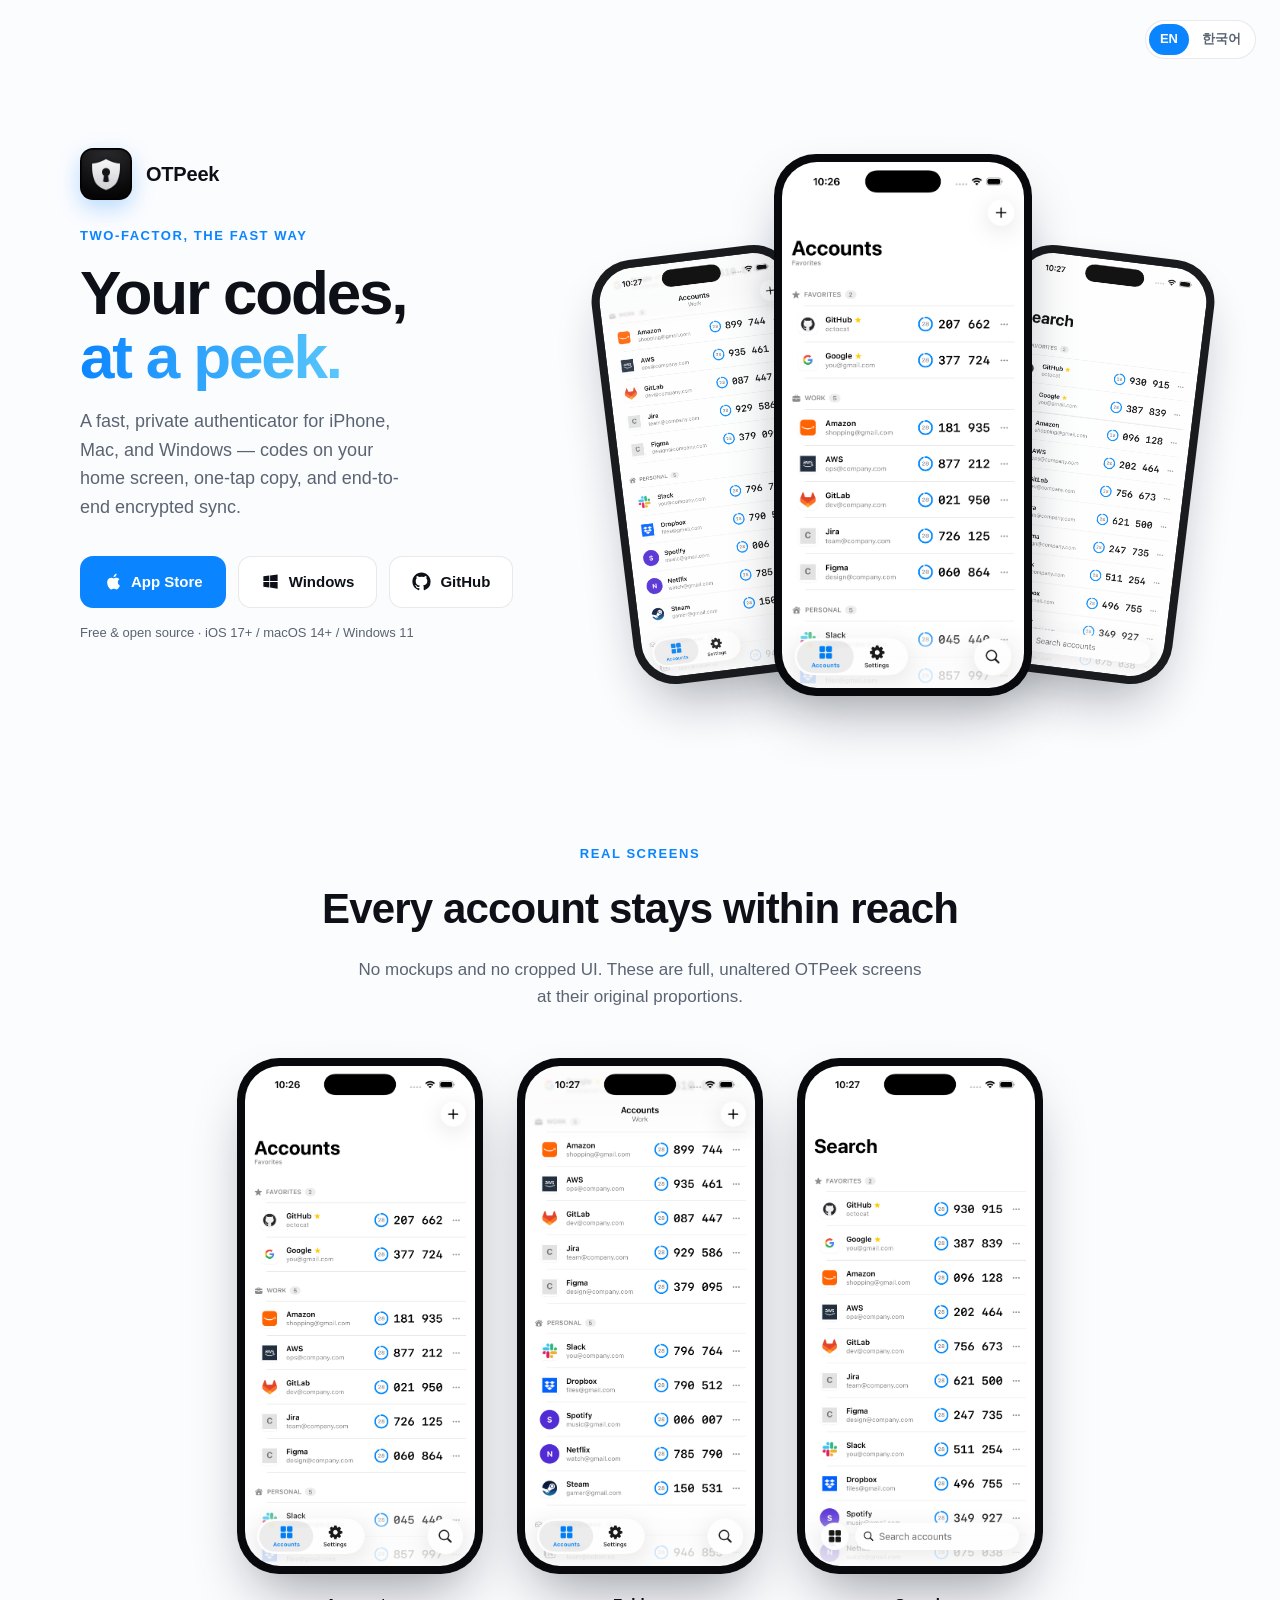
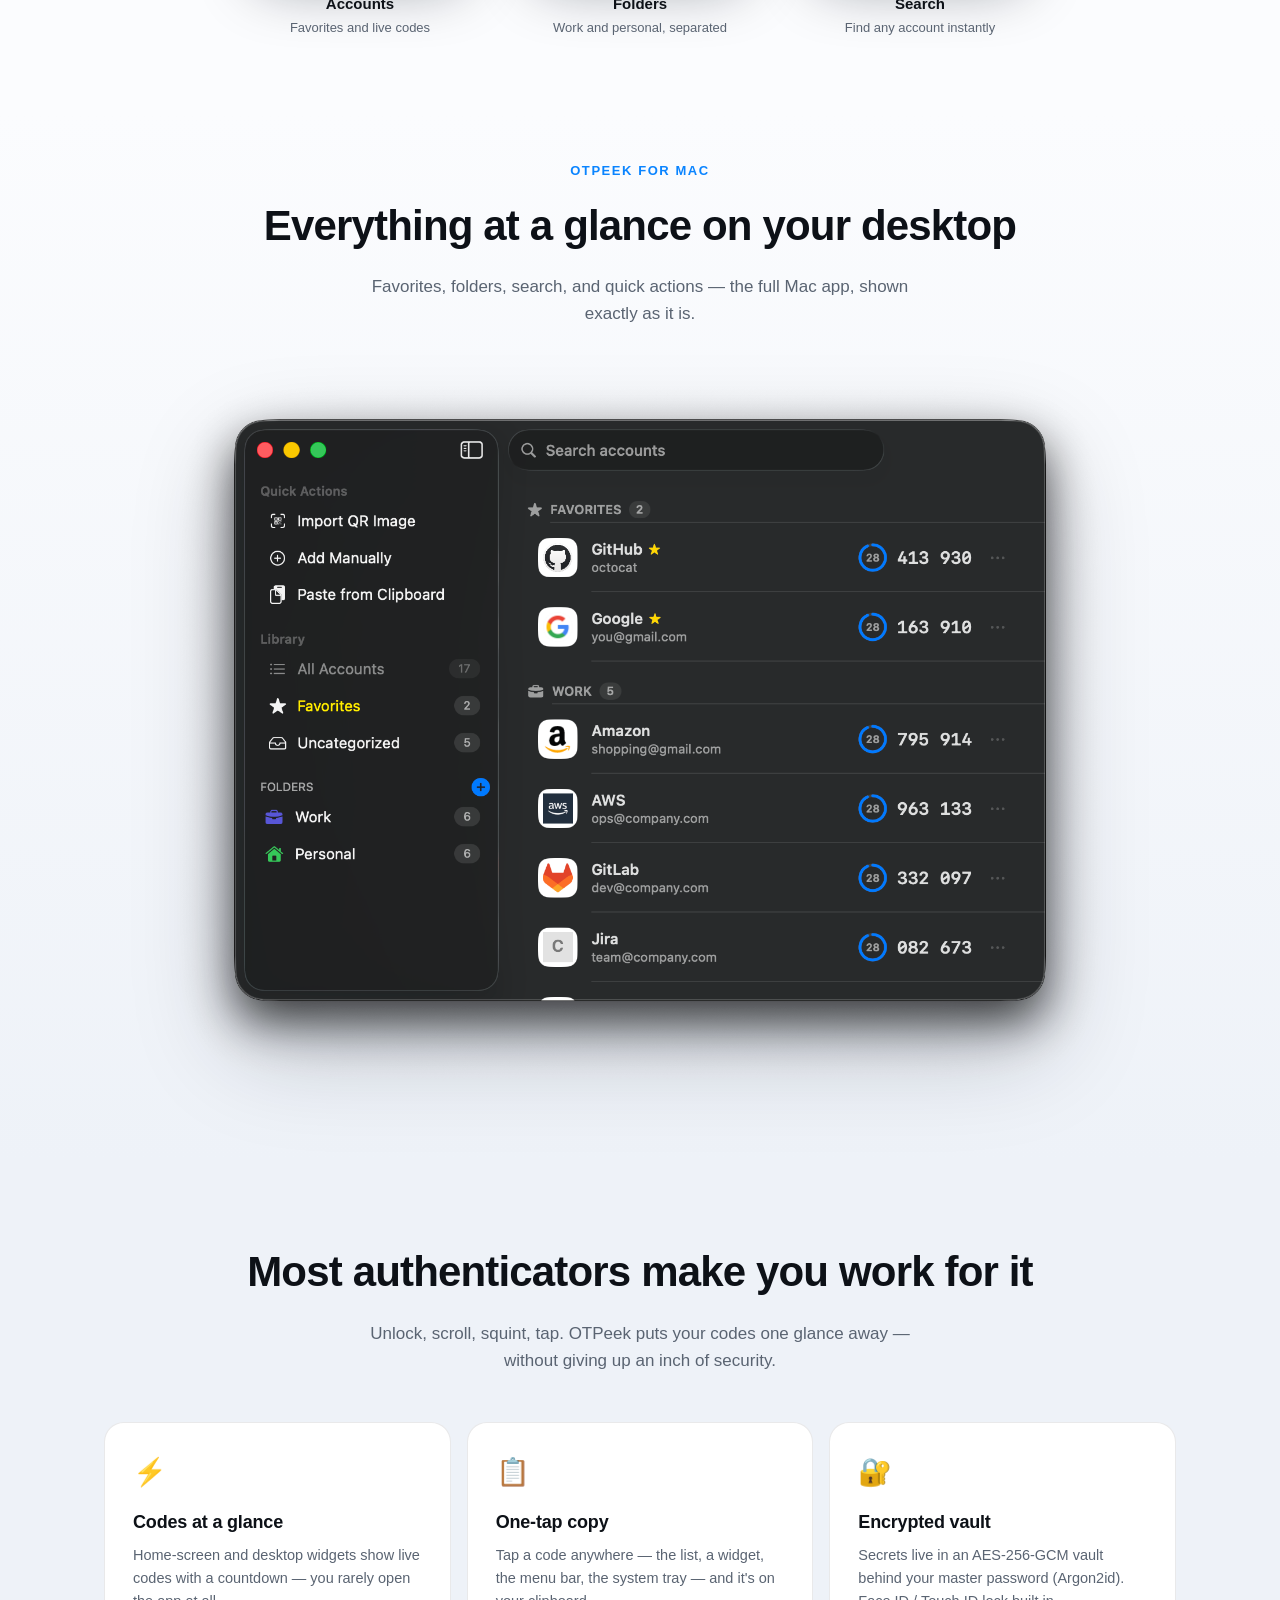
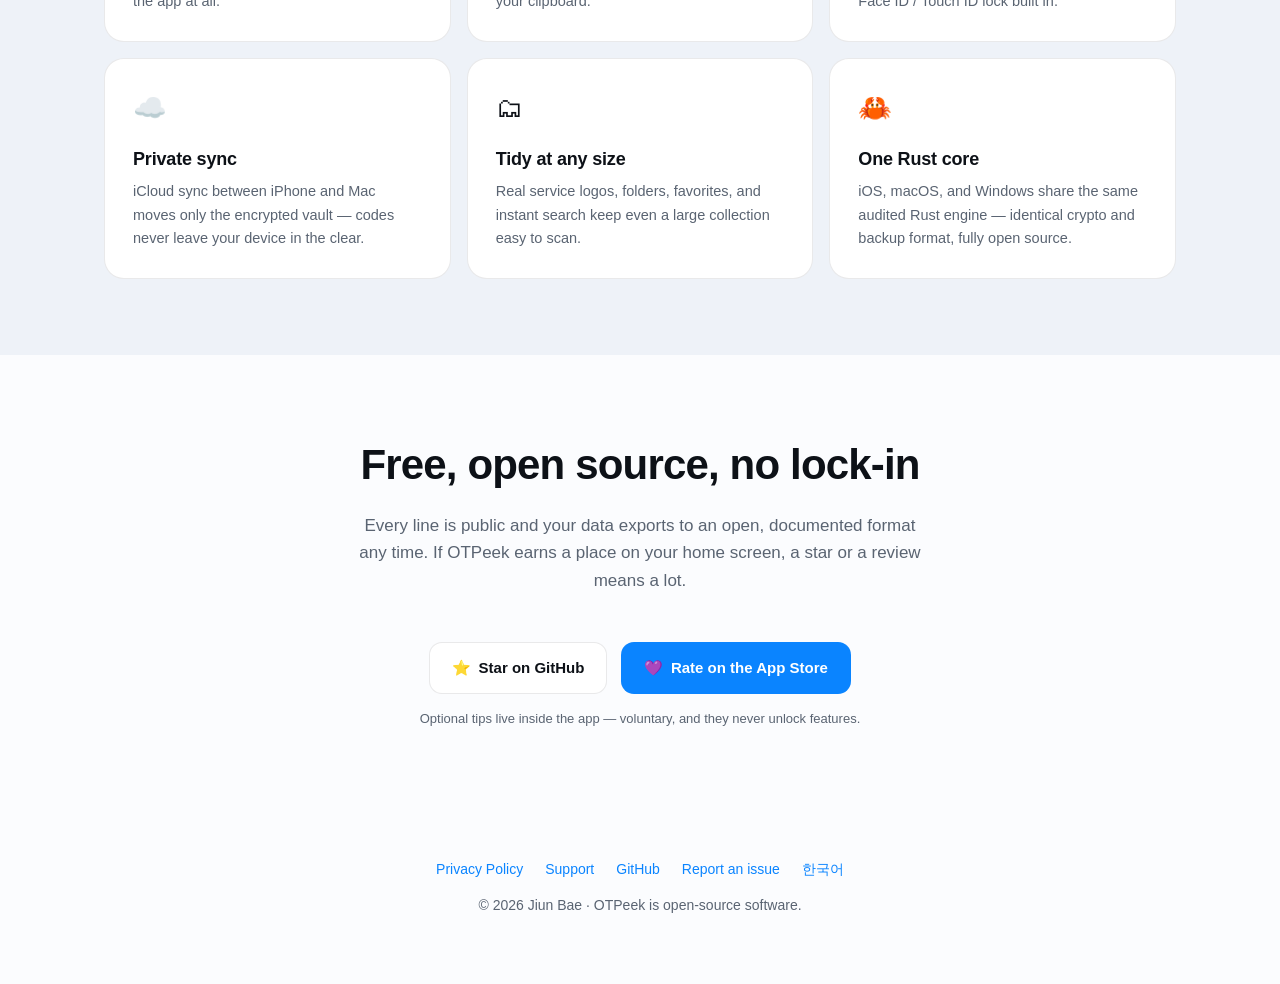
==== commit 9755ed1b: "fix(website): preserve screenshot aspect ratios" ====
--- a/website/index.html
+++ b/website/index.html
@@ -42,41 +42,49 @@
     <p class="note">Free &amp; open source · iOS 17+ / macOS 14+ / Windows 11</p>
   </div>
 
-  <div class="hero-gallery" aria-label="Real OTPeek screens on Mac and iPhone">
-    <figure class="hero-shot hero-shot-mac">
-      <figcaption><span>macOS</span><b>Real app screen</b></figcaption>
-      <img src="assets/mac-window.png" alt="OTPeek on Mac with favorites, folders, quick actions, and live codes" width="1624" height="1228">
+  <div class="hero-devices" aria-label="Real OTPeek screens on iPhone">
+    <figure class="phone phone-side phone-left" aria-hidden="true">
+      <img src="assets/ios-folders.png" alt="" width="1206" height="2622">
     </figure>
-    <figure class="hero-shot hero-shot-phone">
+    <figure class="phone phone-lead">
       <img src="assets/ios-list.png" alt="OTPeek on iPhone showing favorites and folder-grouped accounts" width="1206" height="2622">
-      <figcaption><span>iPhone</span><b>Codes at a glance</b></figcaption>
+    </figure>
+    <figure class="phone phone-side phone-right" aria-hidden="true">
+      <img src="assets/ios-search.png" alt="" width="1206" height="2622">
     </figure>
   </div>
 </header>
 
 <section class="screen-tour">
   <div class="wrap">
-    <p class="eyebrow section-kicker">The actual app, no render</p>
+    <p class="eyebrow section-kicker">Real screens</p>
     <h2>Every account stays within reach</h2>
-    <p class="lead">These are real OTPeek screens. Folders tame a long list; search gets you to one account before the code rolls over.</p>
-    <div class="tour-grid">
-      <figure class="tour-card">
-        <div class="tour-copy">
-          <span class="tour-label">Folders</span>
-          <h3>Work and personal stay separate.</h3>
-          <p>Group accounts the way you think, while favorites remain pinned at the top.</p>
-        </div>
-        <img src="assets/ios-folders.png" alt="OTPeek iPhone folder view with Work and Personal accounts" width="1206" height="2622" loading="lazy">
+    <p class="lead">No mockups and no cropped UI. These are full, unaltered OTPeek screens at their original proportions.</p>
+    <div class="phone-shots">
+      <figure class="screen-shot">
+        <div class="phone"><img src="assets/ios-list.png" alt="OTPeek iPhone account list with favorites and live codes" width="1206" height="2622" loading="lazy"></div>
+        <figcaption><strong>Accounts</strong><span>Favorites and live codes</span></figcaption>
       </figure>
-      <figure class="tour-card tour-card-search">
-        <div class="tour-copy">
-          <span class="tour-label">Search</span>
-          <h3>One tap. Any account.</h3>
-          <p>The search field stays close to your thumb and filters your vault instantly.</p>
-        </div>
-        <img src="assets/ios-search.png" alt="OTPeek iPhone search screen with instant account results" width="1206" height="2622" loading="lazy">
+      <figure class="screen-shot">
+        <div class="phone"><img src="assets/ios-folders.png" alt="OTPeek iPhone folder view with Work and Personal accounts" width="1206" height="2622" loading="lazy"></div>
+        <figcaption><strong>Folders</strong><span>Work and personal, separated</span></figcaption>
+      </figure>
+      <figure class="screen-shot">
+        <div class="phone"><img src="assets/ios-search.png" alt="OTPeek iPhone search screen with instant account results" width="1206" height="2622" loading="lazy"></div>
+        <figcaption><strong>Search</strong><span>Find any account instantly</span></figcaption>
       </figure>
     </div>
+  </div>
+</section>
+
+<section class="mac-tour">
+  <div class="wrap">
+    <p class="eyebrow section-kicker">OTPeek for Mac</p>
+    <h2>Everything at a glance on your desktop</h2>
+    <p class="lead">Favorites, folders, search, and quick actions — the full Mac app, shown exactly as it is.</p>
+    <figure class="mac-screen">
+      <img src="assets/mac-window.png" alt="OTPeek on Mac with favorites, folders, quick actions, and live codes" width="1624" height="1228" loading="lazy">
+    </figure>
   </div>
 </section>
 
--- a/website/assets/site.css
+++ b/website/assets/site.css
@@ -54,29 +54,15 @@
 .note { margin-top:15px; font-size:13px; color:var(--fg2); }
 
 /* ---- Real product screens ---- */
-.hero-gallery { position:relative; min-height:560px; border:1px solid color-mix(in srgb,var(--accent) 15%,var(--border));
-                border-radius:38px; background:radial-gradient(circle at 74% 26%,rgba(90,200,250,.30),transparent 36%),
-                linear-gradient(145deg,color-mix(in srgb,var(--accent) 10%,var(--card)),var(--card));
-                box-shadow:var(--shadow); overflow:hidden; isolation:isolate; }
-.hero-gallery::before { content:"30 SECOND WINDOW"; position:absolute; top:24px; right:26px; z-index:3;
-                        font-family:ui-monospace,"SF Mono",Menlo,monospace; font-size:10px; font-weight:700;
-                        letter-spacing:.16em; color:var(--accent); }
-.hero-shot { margin:0; }
-.hero-shot img { display:block; width:100%; height:auto; }
-.hero-shot figcaption { display:flex; justify-content:space-between; align-items:center; gap:12px;
-                        font-family:ui-monospace,"SF Mono",Menlo,monospace; font-size:10px; letter-spacing:.08em;
-                        text-transform:uppercase; color:var(--fg2); }
-.hero-shot figcaption span { color:var(--accent); font-weight:800; }
-.hero-shot figcaption b { font-weight:600; }
-.hero-shot-mac { position:absolute; width:91%; left:-8%; top:96px; }
-.hero-shot-mac figcaption { padding:0 10% 13px 15%; }
-.hero-shot-mac img { filter:drop-shadow(0 26px 36px rgba(5,12,24,.30)); }
-.hero-shot-phone { position:absolute; z-index:2; width:31%; right:5%; bottom:-27%; transform:rotate(2deg); }
-.hero-shot-phone img { border-radius:25px 25px 0 0; box-shadow:0 30px 60px rgba(5,12,24,.32); }
-.hero-shot-phone figcaption { display:block; position:absolute; left:-91px; top:43%; padding:10px 12px;
-                              background:color-mix(in srgb,var(--card) 92%,transparent); border:1px solid var(--border);
-                              border-radius:10px; box-shadow:0 12px 30px rgba(5,12,24,.14); }
-.hero-shot-phone figcaption span,.hero-shot-phone figcaption b { display:block; }
+.hero-devices { position:relative; min-height:600px; display:flex; align-items:flex-end; justify-content:center;
+                background:radial-gradient(circle at 50% 52%,rgba(10,132,255,.20),transparent 54%); }
+.phone { width:100%; margin:0; padding:8px; border-radius:42px; background:#08090d;
+         box-shadow:0 28px 58px -18px rgba(5,12,24,.42); }
+.phone img { display:block; width:100%; height:auto; border-radius:35px; }
+.phone-lead { position:relative; z-index:2; width:258px; }
+.phone-side { position:absolute; z-index:1; bottom:18px; width:205px; opacity:.92; }
+.phone-left { left:1%; transform:rotate(-7deg); }
+.phone-right { right:1%; transform:rotate(7deg); }
 
 /* ---- Sections ---- */
 section { padding:76px 0; }
@@ -92,21 +78,15 @@
 .card-f p { font-size:14.5px; color:var(--fg2); }
 
 .section-kicker { text-align:center; margin-bottom:10px; }
-.tour-grid { display:grid; grid-template-columns:1fr 1fr; gap:22px; }
-.tour-card { position:relative; height:650px; display:grid; grid-template-columns:minmax(0,.92fr) minmax(210px,1.08fr);
-             align-items:end; overflow:hidden; margin:0; border:1px solid var(--border); border-radius:28px;
-             background:linear-gradient(155deg,var(--card),color-mix(in srgb,var(--accent) 9%,var(--bg2)));
-             box-shadow:0 22px 50px -32px rgba(13,30,60,.44); }
-.tour-card-search { background:linear-gradient(155deg,var(--card),color-mix(in srgb,#af52de 7%,var(--bg2))); }
-.tour-copy { align-self:start; position:relative; z-index:2; padding:38px 10px 38px 34px; }
-.tour-label { display:inline-block; margin-bottom:18px; padding:5px 9px; border:1px solid color-mix(in srgb,var(--accent) 34%,var(--border));
-              border-radius:999px; color:var(--accent); font-family:ui-monospace,"SF Mono",Menlo,monospace;
-              font-size:10px; font-weight:800; letter-spacing:.12em; text-transform:uppercase; }
-.tour-copy h3 { max-width:10ch; font-family:ui-rounded,"SF Pro Rounded",-apple-system,BlinkMacSystemFont,"Segoe UI",sans-serif;
-                font-size:clamp(24px,3vw,34px); line-height:1.06; letter-spacing:-.025em; }
-.tour-copy p { margin-top:16px; color:var(--fg2); font-size:14.5px; line-height:1.55; }
-.tour-card > img { align-self:end; justify-self:end; width:100%; min-width:230px; margin:0 -5% -12% 0;
-                   border-radius:30px 30px 0 0; box-shadow:0 26px 55px rgba(5,12,24,.24); }
+.phone-shots { display:flex; align-items:flex-start; justify-content:center; gap:34px; flex-wrap:wrap; }
+.screen-shot { width:min(246px,72vw); margin:0; text-align:center; }
+.screen-shot .phone { width:100%; }
+.screen-shot figcaption { display:grid; gap:2px; margin-top:18px; }
+.screen-shot figcaption strong { font-size:15px; }
+.screen-shot figcaption span { color:var(--fg2); font-size:13px; }
+.mac-tour { padding-top:46px; background:linear-gradient(180deg,var(--bg),var(--bg2)); }
+.mac-screen { max-width:940px; margin:0 auto; }
+.mac-screen img { display:block; width:100%; height:auto; filter:drop-shadow(0 30px 44px rgba(5,12,24,.24)); }
 
 .support { text-align:center; }
 .strip { display:flex; gap:14px; justify-content:center; flex-wrap:wrap; margin-top:8px; }
@@ -139,20 +119,15 @@
   .hero { grid-template-columns:1fr; gap:40px; padding:76px 0 40px; text-align:center; }
   .hero .brand, .dl { justify-content:center; }
   .hero .sub { max-width:none; }
-  .hero-gallery { width:min(680px,100%); margin:0 auto; min-height:540px; text-align:left; }
-  .tour-grid { grid-template-columns:1fr; }
-  .tour-card { height:600px; }
+  .hero-devices { width:min(680px,100%); min-height:600px; margin:0 auto; }
 }
 @media (max-width:560px) {
-  .hero-gallery { min-height:430px; border-radius:28px; }
-  .hero-gallery::before { top:18px; right:18px; }
-  .hero-shot-mac { width:108%; left:-12%; top:82px; }
-  .hero-shot-phone { width:36%; right:4%; bottom:-25%; }
-  .hero-shot-phone figcaption { display:none; }
-  .tour-card { height:560px; grid-template-columns:.78fr 1.22fr; border-radius:24px; }
-  .tour-copy { padding:30px 6px 30px 24px; }
-  .tour-copy h3 { font-size:25px; }
-  .tour-copy p { font-size:13.5px; }
-  .tour-card > img { min-width:210px; margin-right:-12%; }
+  .hero { padding-top:82px; }
+  .hero-devices { min-height:auto; }
+  .phone-lead { width:min(258px,72vw); }
+  .phone-side { display:none; }
+  section { padding:62px 0; }
+  .phone-shots { gap:48px; }
+  .mac-tour { padding-top:26px; }
 }
 @media (prefers-reduced-motion:reduce) { html { scroll-behavior:auto; } }
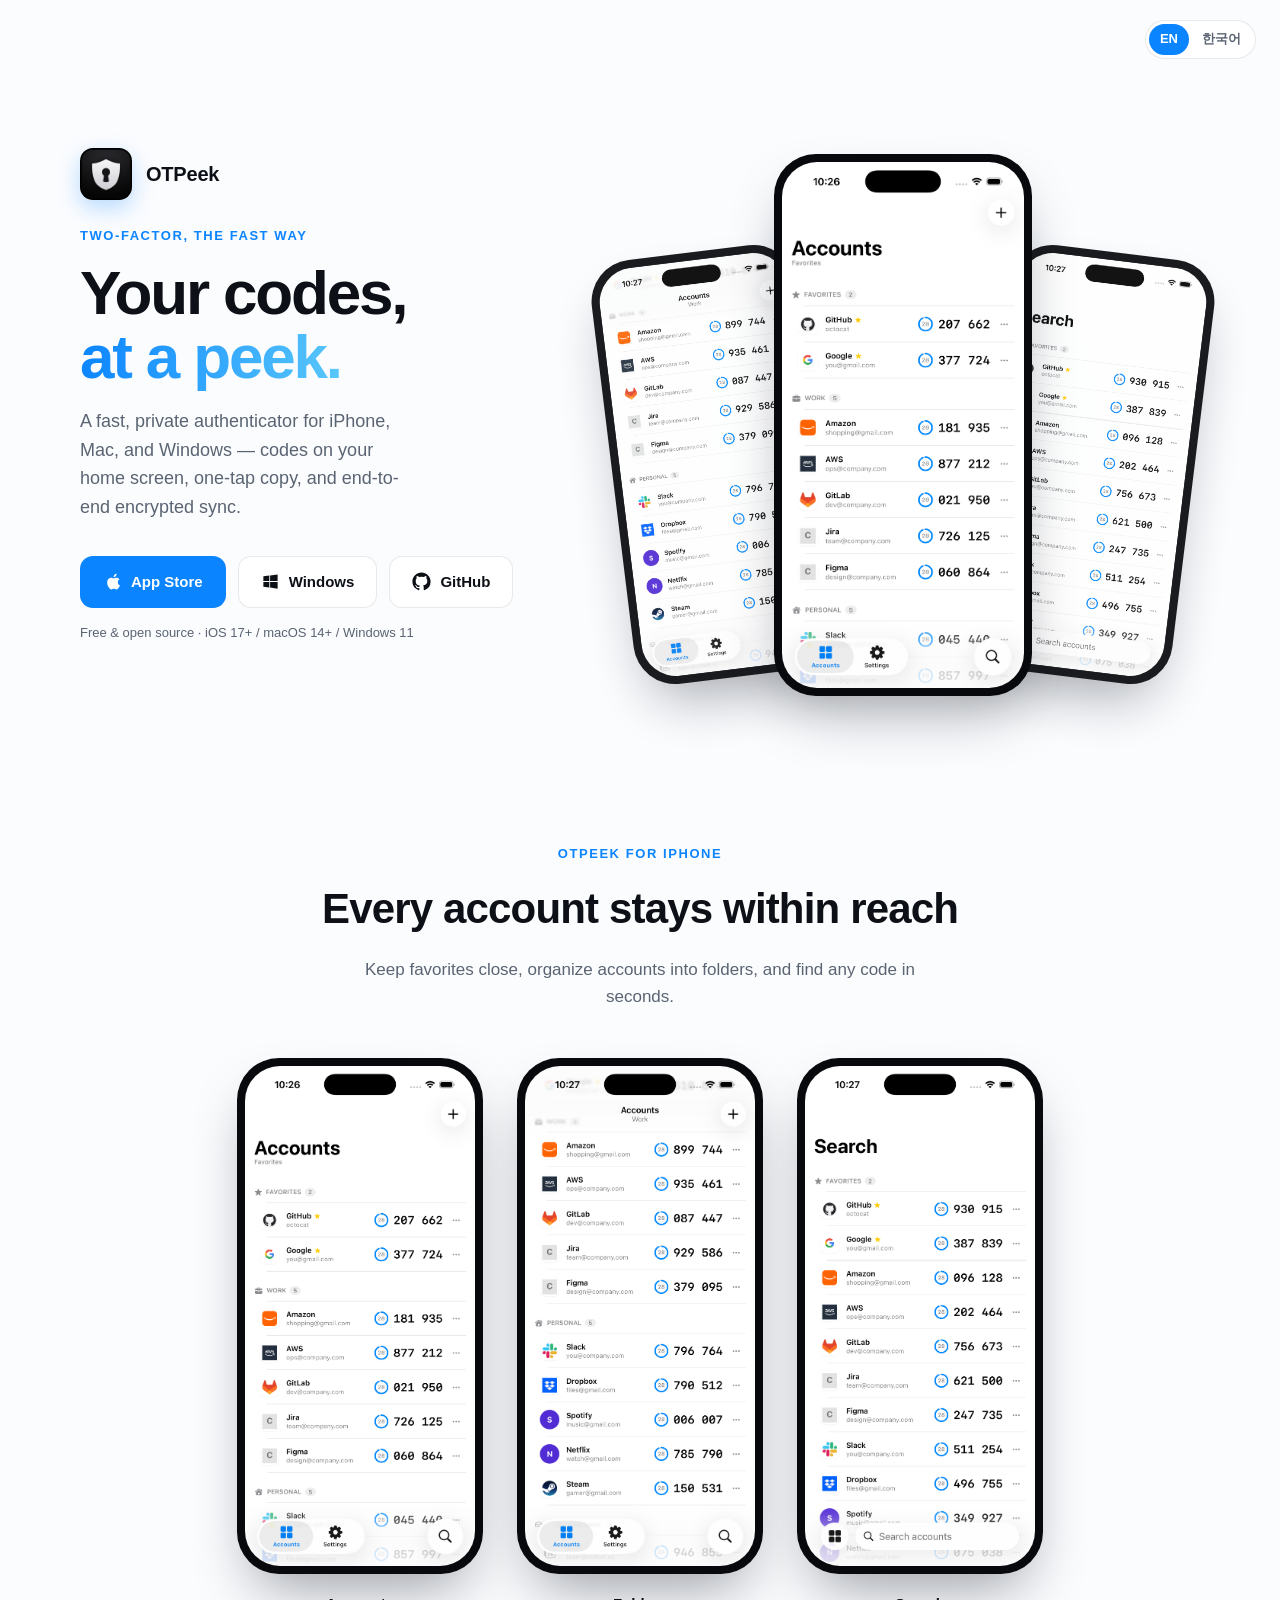
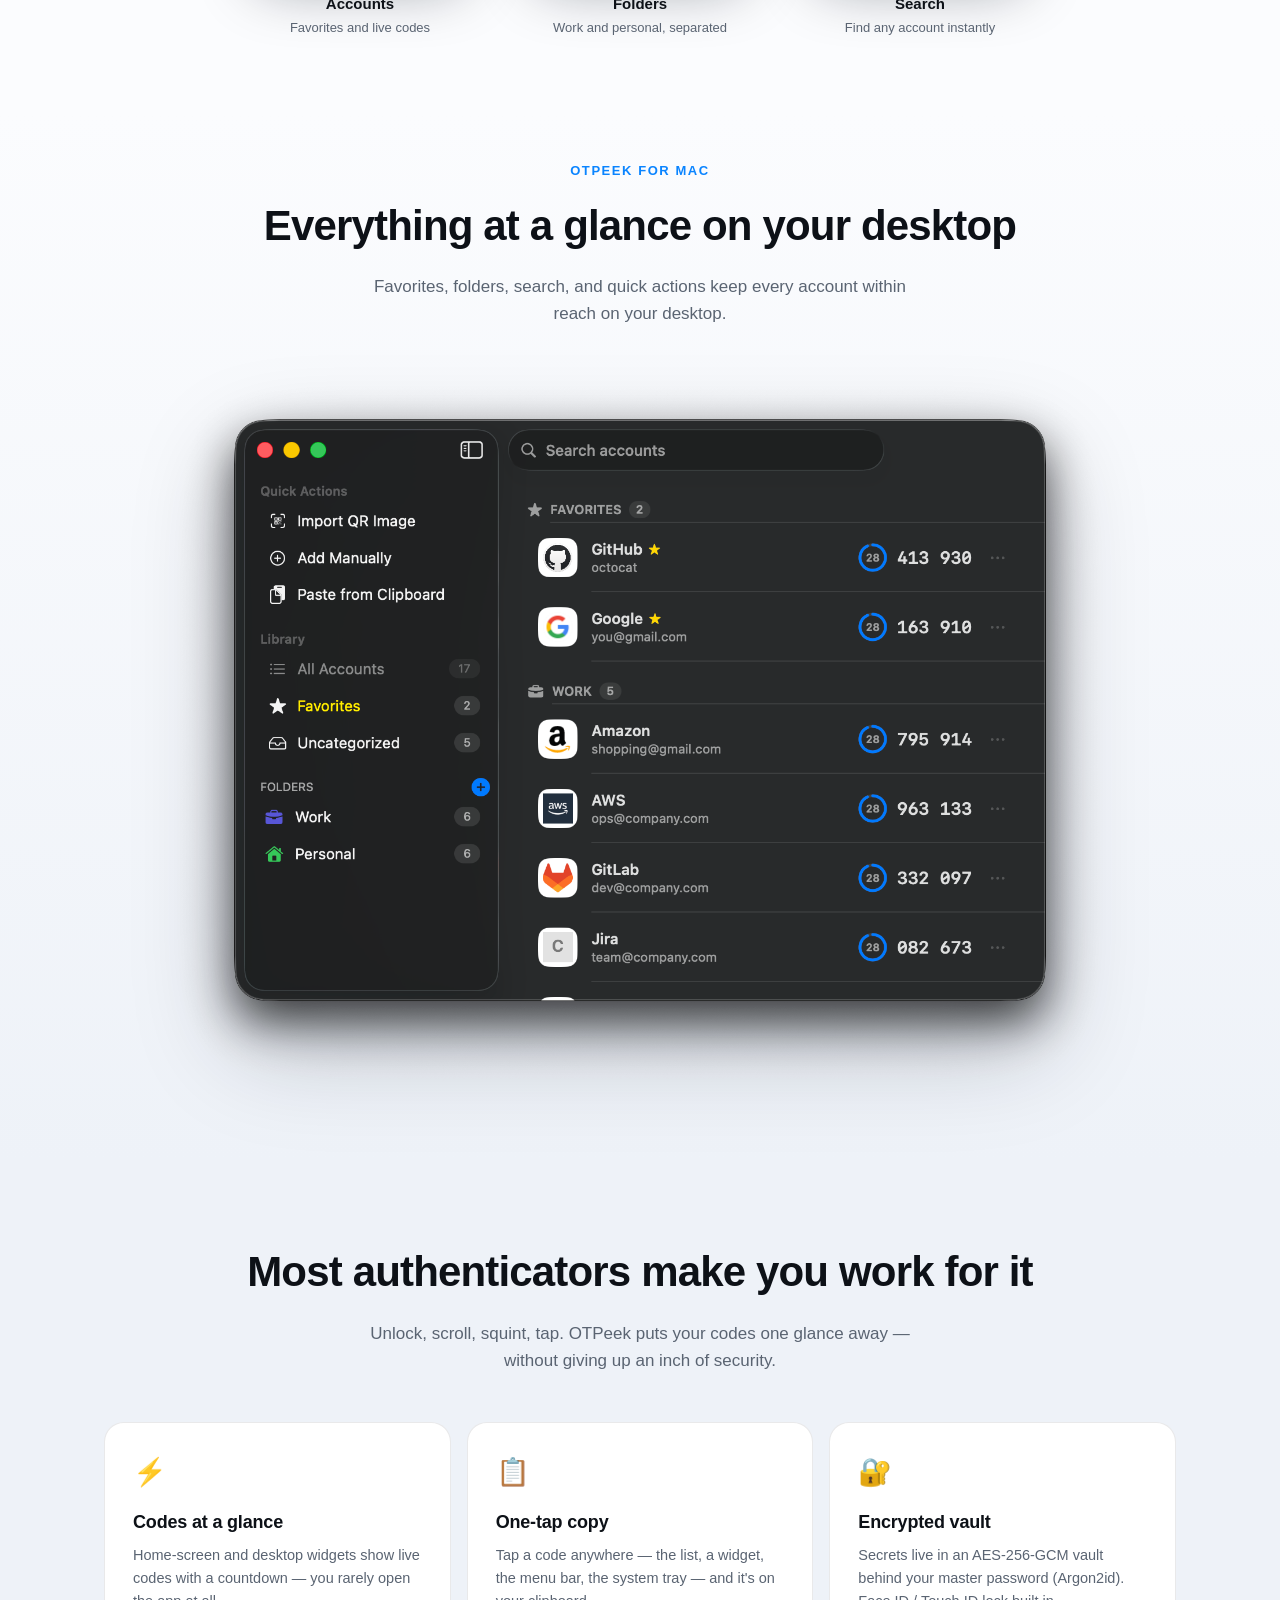
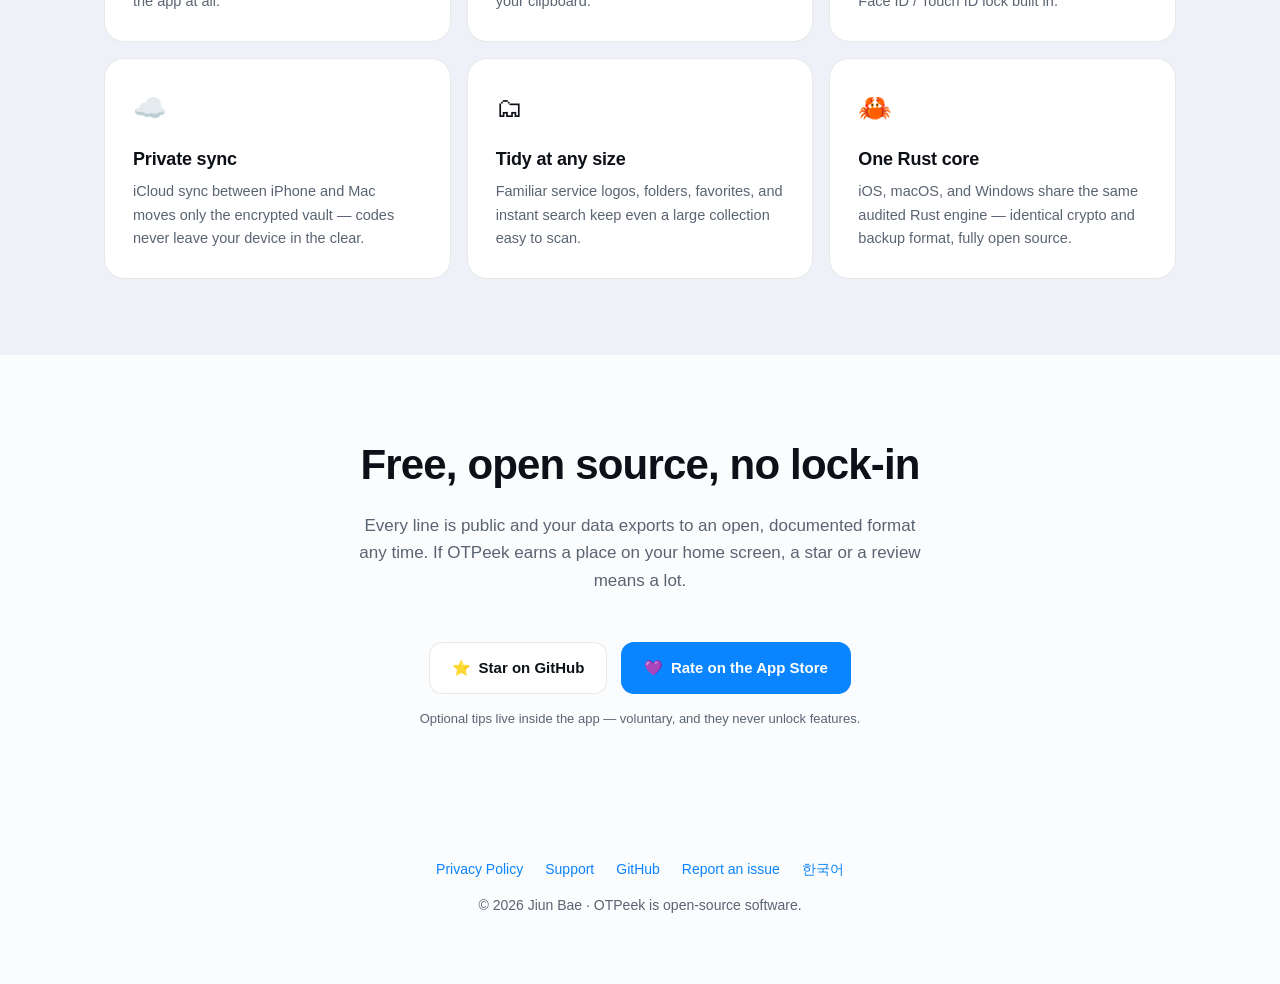
==== commit ff83dd32: "refactor(website): focus screenshot copy on features" ====
--- a/website/index.html
+++ b/website/index.html
@@ -42,7 +42,7 @@
     <p class="note">Free &amp; open source · iOS 17+ / macOS 14+ / Windows 11</p>
   </div>
 
-  <div class="hero-devices" aria-label="Real OTPeek screens on iPhone">
+  <div class="hero-devices" aria-label="OTPeek on iPhone">
     <figure class="phone phone-side phone-left" aria-hidden="true">
       <img src="assets/ios-folders.png" alt="" width="1206" height="2622">
     </figure>
@@ -57,9 +57,9 @@
 
 <section class="screen-tour">
   <div class="wrap">
-    <p class="eyebrow section-kicker">Real screens</p>
+    <p class="eyebrow section-kicker">OTPeek for iPhone</p>
     <h2>Every account stays within reach</h2>
-    <p class="lead">No mockups and no cropped UI. These are full, unaltered OTPeek screens at their original proportions.</p>
+    <p class="lead">Keep favorites close, organize accounts into folders, and find any code in seconds.</p>
     <div class="phone-shots">
       <figure class="screen-shot">
         <div class="phone"><img src="assets/ios-list.png" alt="OTPeek iPhone account list with favorites and live codes" width="1206" height="2622" loading="lazy"></div>
@@ -81,7 +81,7 @@
   <div class="wrap">
     <p class="eyebrow section-kicker">OTPeek for Mac</p>
     <h2>Everything at a glance on your desktop</h2>
-    <p class="lead">Favorites, folders, search, and quick actions — the full Mac app, shown exactly as it is.</p>
+    <p class="lead">Favorites, folders, search, and quick actions keep every account within reach on your desktop.</p>
     <figure class="mac-screen">
       <img src="assets/mac-window.png" alt="OTPeek on Mac with favorites, folders, quick actions, and live codes" width="1624" height="1228" loading="lazy">
     </figure>
@@ -97,7 +97,7 @@
       <div class="card-f"><div class="emoji">📋</div><h3>One-tap copy</h3><p>Tap a code anywhere — the list, a widget, the menu bar, the system tray — and it's on your clipboard.</p></div>
       <div class="card-f"><div class="emoji">🔐</div><h3>Encrypted vault</h3><p>Secrets live in an AES-256-GCM vault behind your master password (Argon2id). Face ID / Touch ID lock built in.</p></div>
       <div class="card-f"><div class="emoji">☁️</div><h3>Private sync</h3><p>iCloud sync between iPhone and Mac moves only the encrypted vault — codes never leave your device in the clear.</p></div>
-      <div class="card-f"><div class="emoji">🗂</div><h3>Tidy at any size</h3><p>Real service logos, folders, favorites, and instant search keep even a large collection easy to scan.</p></div>
+      <div class="card-f"><div class="emoji">🗂</div><h3>Tidy at any size</h3><p>Familiar service logos, folders, favorites, and instant search keep even a large collection easy to scan.</p></div>
       <div class="card-f"><div class="emoji">🦀</div><h3>One Rust core</h3><p>iOS, macOS, and Windows share the same audited Rust engine — identical crypto and backup format, fully open source.</p></div>
     </div>
   </div>
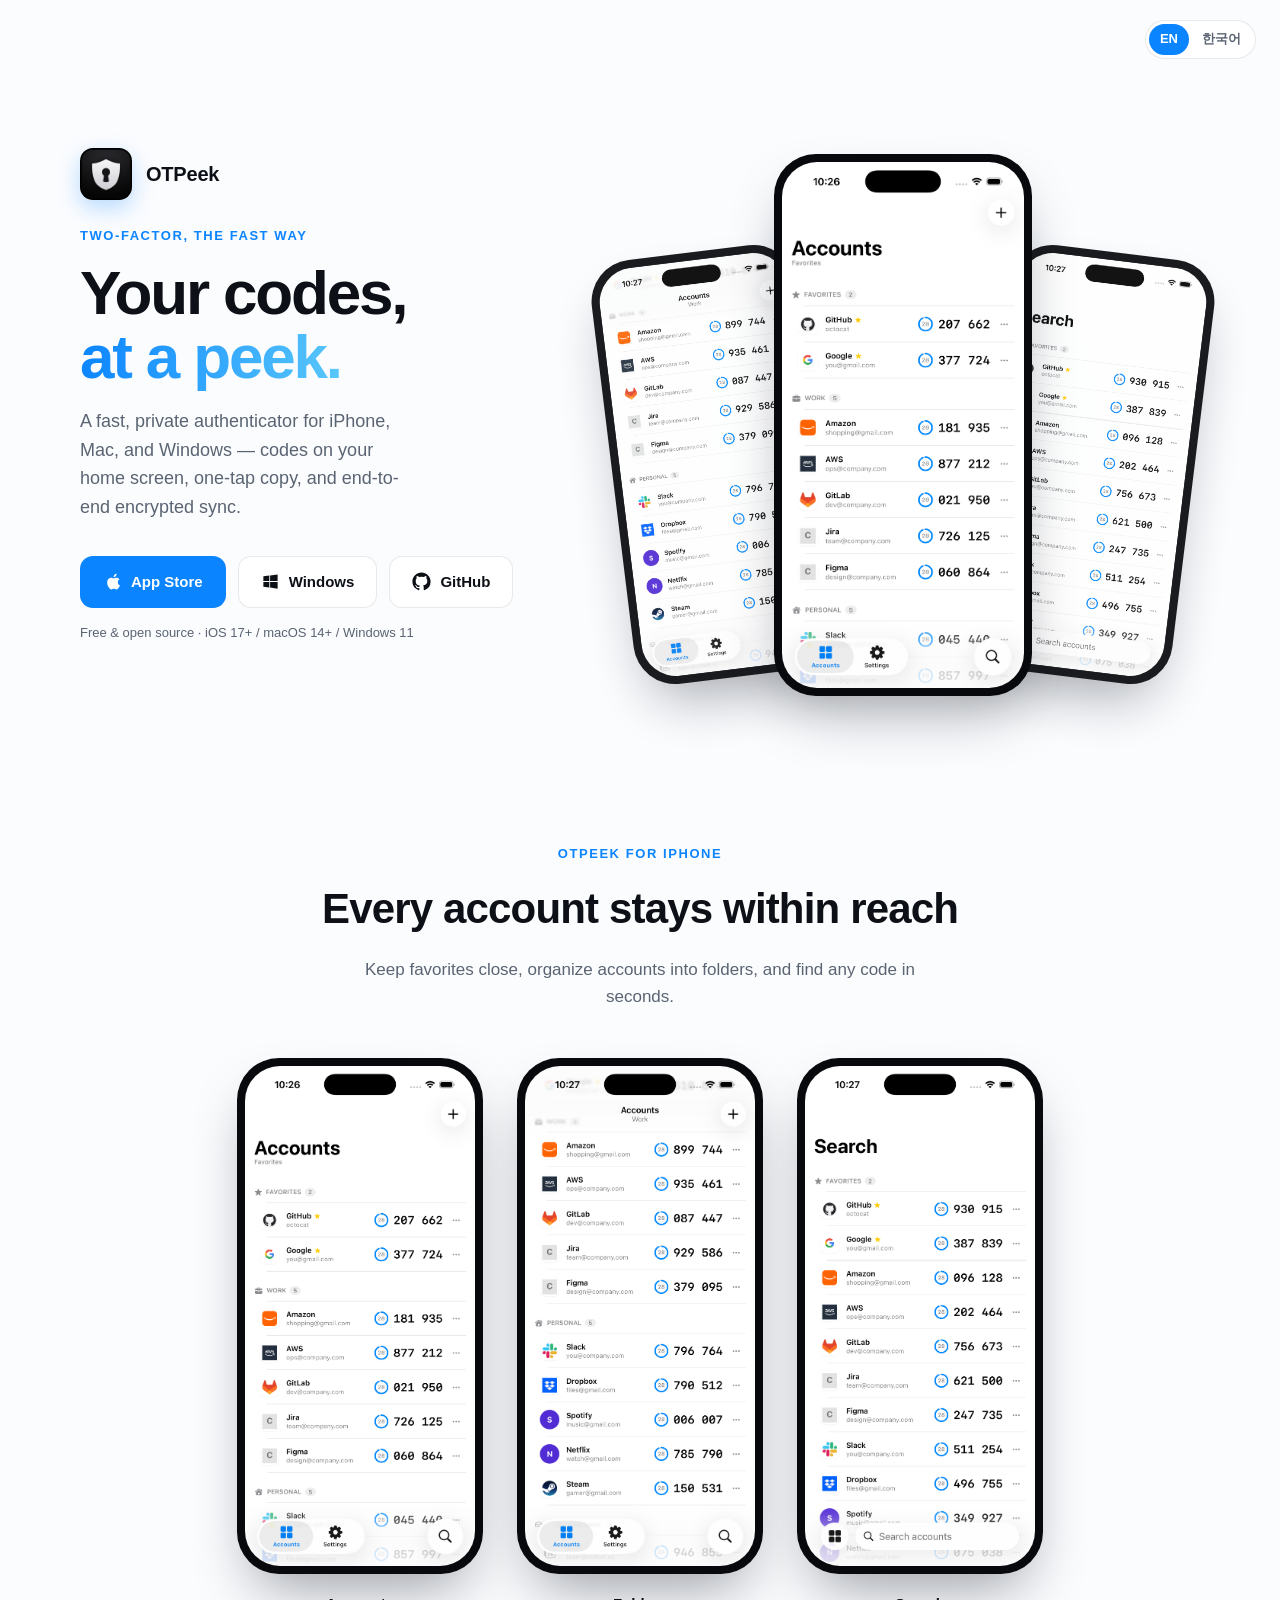
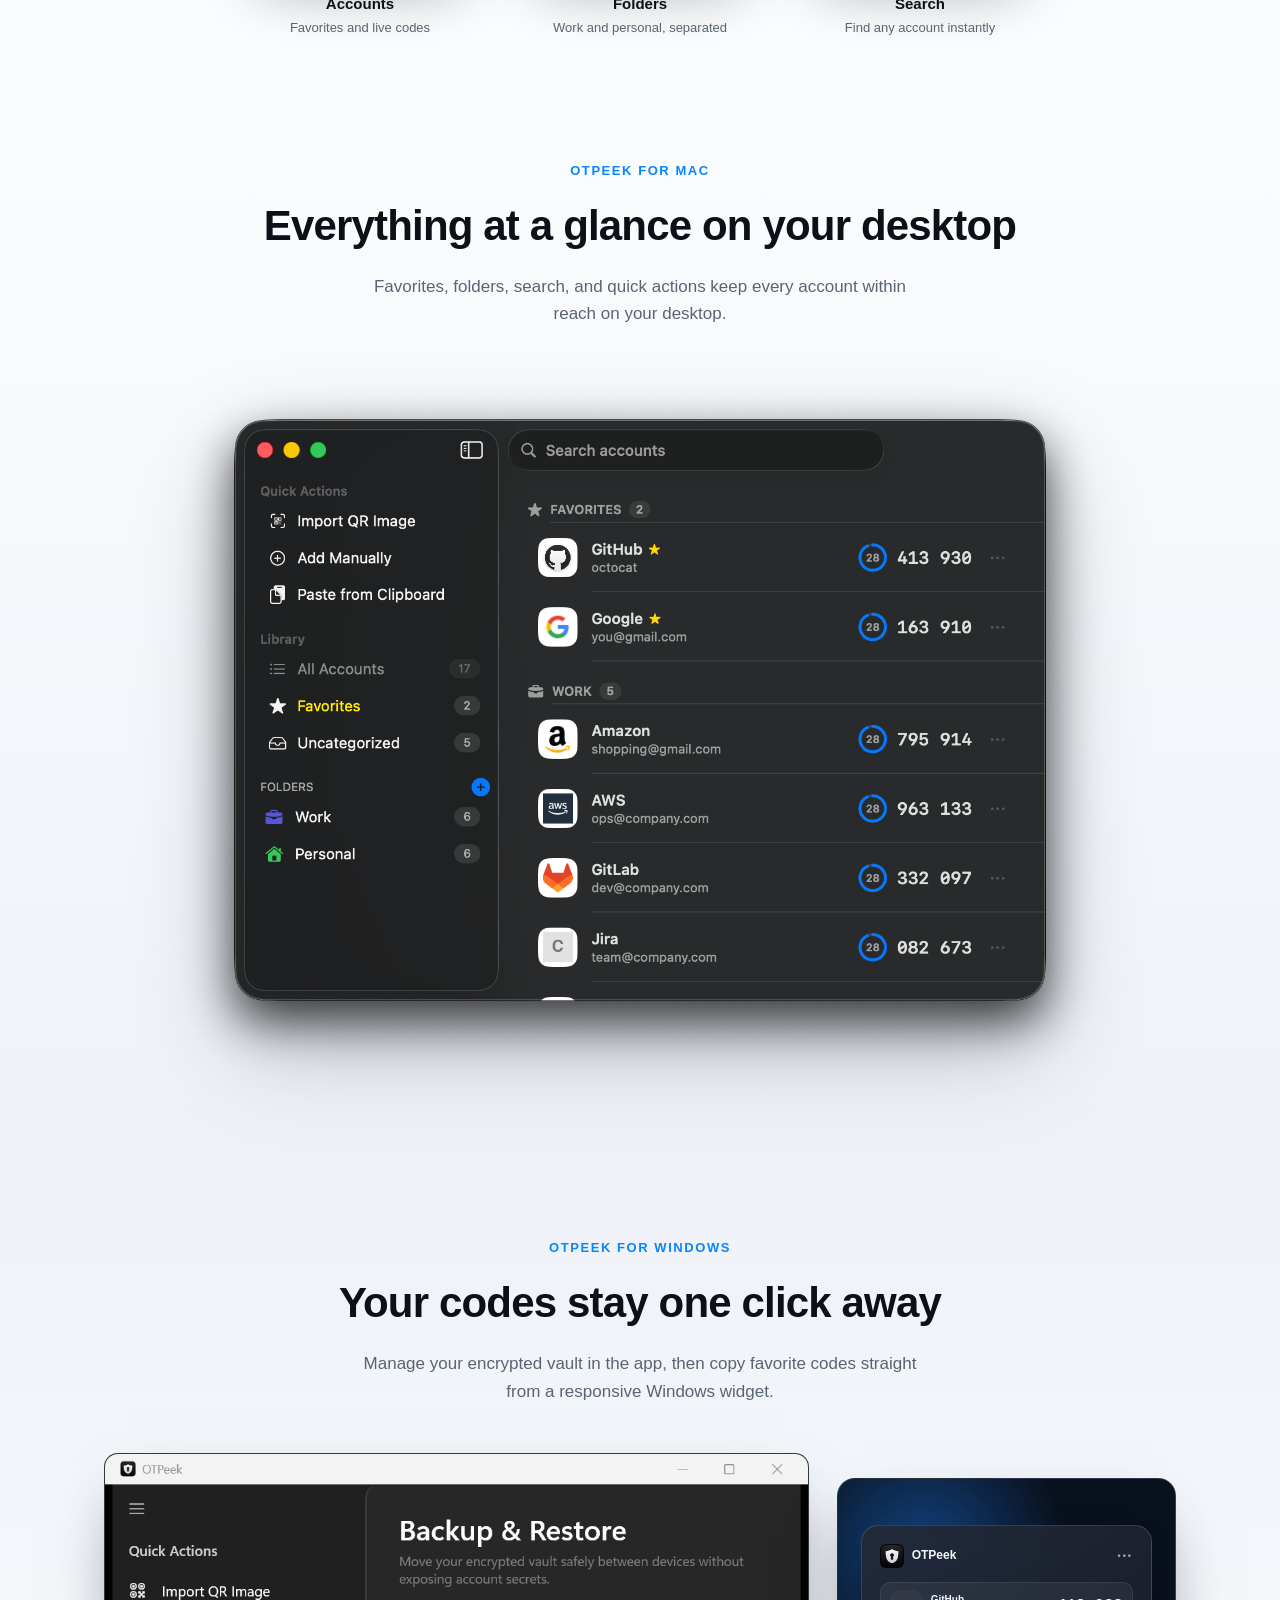
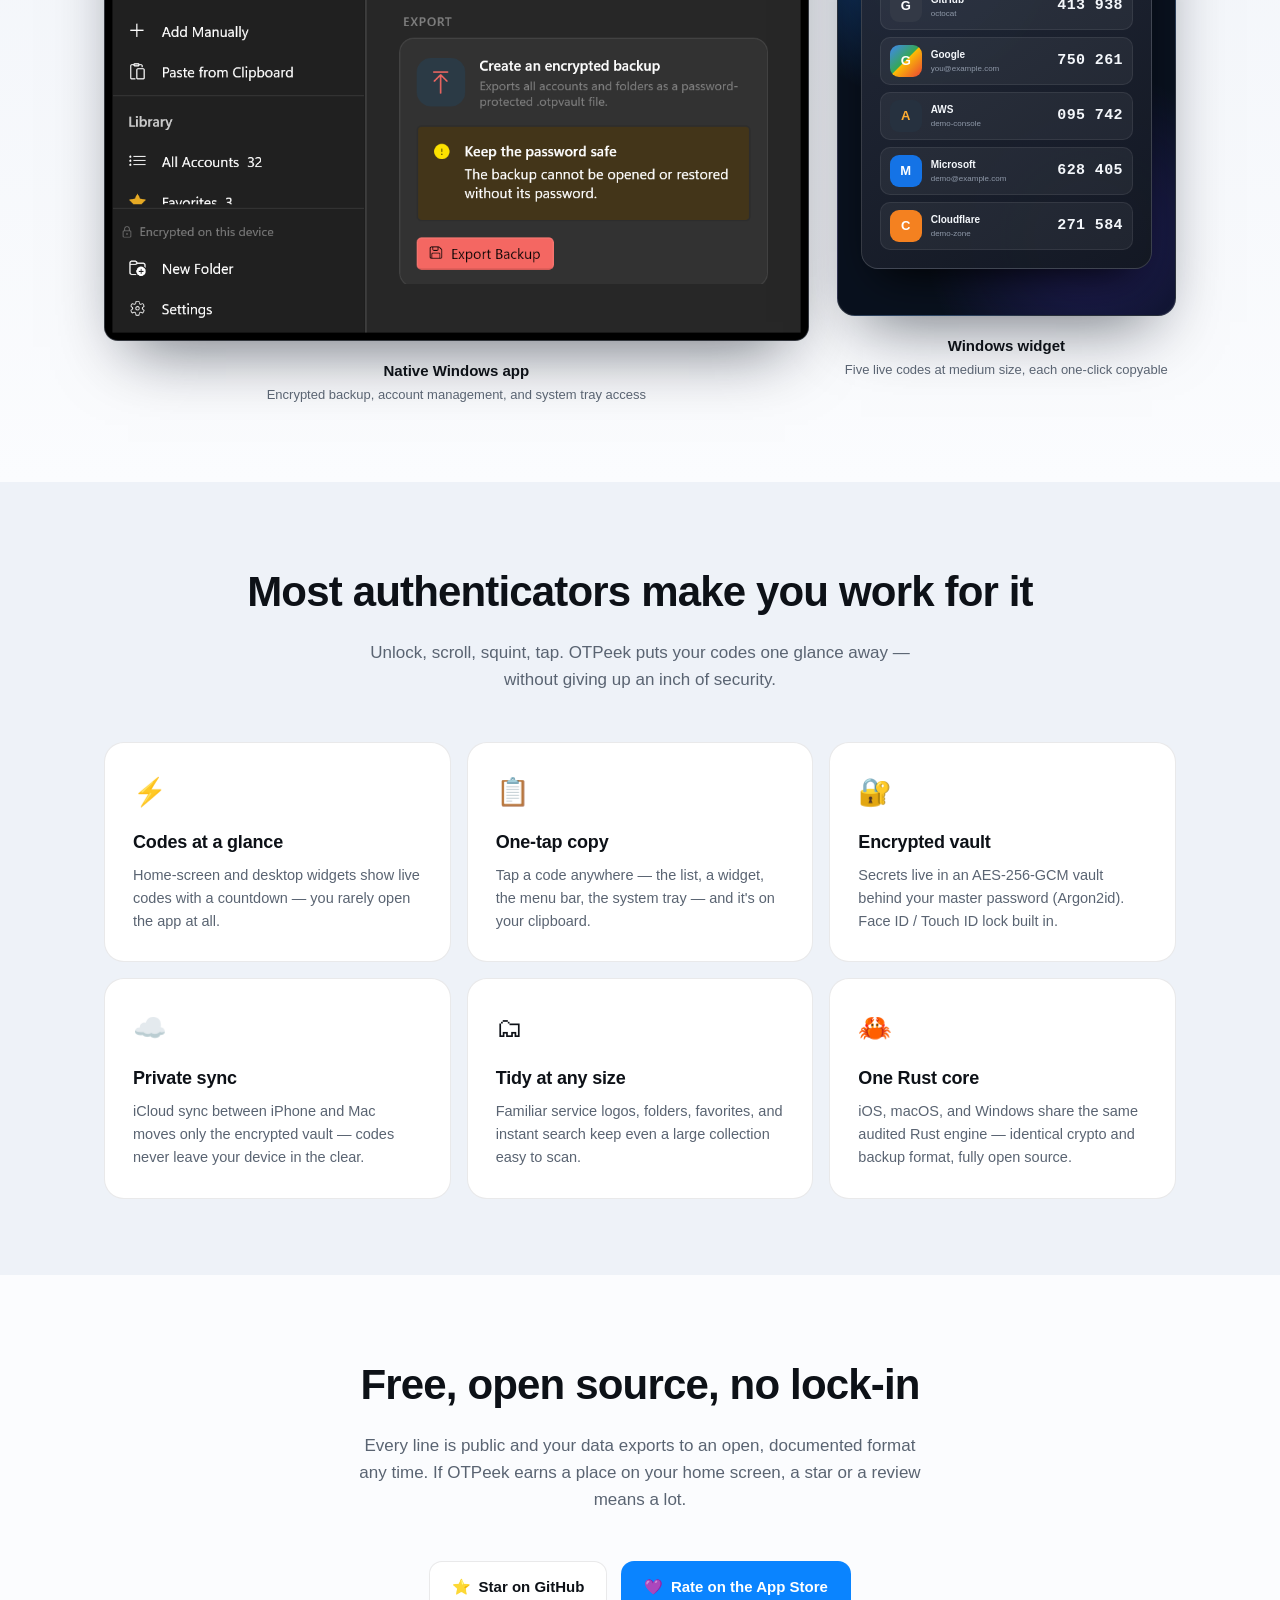
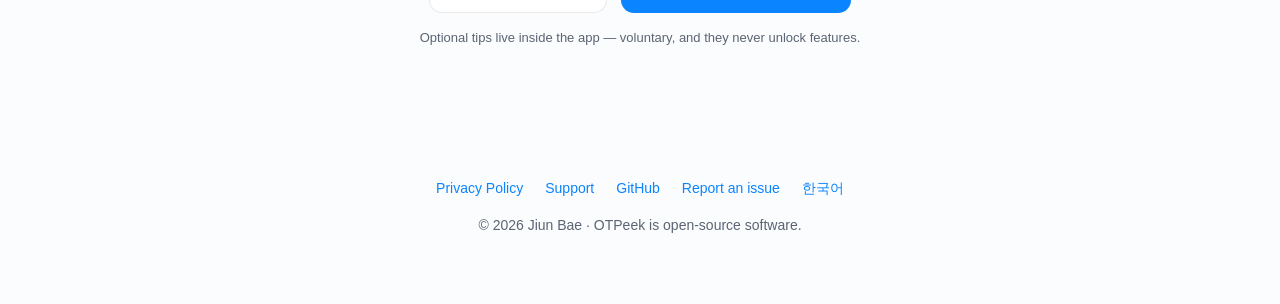
==== commit 90ba5eb4: "feat(windows): ship polished app and widget release Refresh the WinUI experience, responsive widget," ====
--- a/website/index.html
+++ b/website/index.html
@@ -32,7 +32,7 @@
       <a class="btn primary" href="https://apps.apple.com/app/otpeek/id6787845951">
         <svg viewBox="0 0 24 24"><path d="M18.7 12.9c0-2.5 2-3.7 2.1-3.7-1.2-1.7-3-1.9-3.6-2-1.5-.2-3 .9-3.7.9-.8 0-2-.9-3.3-.9-1.7 0-3.2 1-4.1 2.5-1.7 3-.4 7.5 1.3 9.9.8 1.2 1.8 2.5 3.1 2.5 1.2-.1 1.7-.8 3.2-.8s1.9.8 3.3.8c1.3 0 2.2-1.2 3-2.4.9-1.4 1.3-2.7 1.3-2.8-.1 0-2.6-1-2.6-4zM16.2 5.2c.7-.8 1.1-1.9 1-3-1 0-2.1.7-2.8 1.5-.6.7-1.2 1.9-1 3 1 .1 2.1-.6 2.8-1.5z"/></svg>
         App Store</a>
-      <a class="btn" href="https://github.com/jiunbae/OTPeek/releases">
+      <a class="btn" href="https://github.com/jiunbae/OTPeek/releases/download/v2.0.1/OTPeek-Windows-x64-v2.0.1.zip">
         <svg viewBox="0 0 24 24"><path d="M3 5.5 10.5 4.4v7.1H3V5.5zm0 13 7.5 1.1v-7H3v5.9zm8.5 1.2 9.5 1.3v-8.5h-9.5v7.2zm0-15.4v7.2H21V3L11.5 4.3z"/></svg>
         Windows</a>
       <a class="btn" href="https://github.com/jiunbae/OTPeek">
@@ -88,6 +88,40 @@
   </div>
 </section>
 
+<section class="windows-tour">
+  <div class="wrap">
+    <p class="eyebrow section-kicker">OTPeek for Windows</p>
+    <h2>Your codes stay one click away</h2>
+    <p class="lead">Manage your encrypted vault in the app, then copy favorite codes straight from a responsive Windows widget.</p>
+    <div class="windows-showcase">
+      <figure class="windows-product">
+        <div class="windows-screenshot-frame">
+          <img class="windows-screenshot" src="assets/windows-app.png"
+               alt="OTPeek for Windows showing the Backup and Restore screen"
+               width="1040" height="720" loading="lazy">
+        </div>
+        <figcaption><strong>Native Windows app</strong><span>Encrypted backup, account management, and system tray access</span></figcaption>
+      </figure>
+
+      <figure class="windows-product widget-product">
+        <div class="windows-desktop" role="img" aria-label="OTPeek Windows widget showing five authentication codes that can be clicked to copy">
+          <div class="windows-widget" aria-hidden="true">
+            <div class="widget-heading"><span><img src="assets/icon-180.png" alt="" width="24" height="24">OTPeek</span><b>•••</b></div>
+            <div class="widget-accounts">
+              <div class="widget-account"><span class="windows-avatar github">G</span><span class="widget-name"><strong>GitHub</strong><small>octocat</small></span><span class="widget-code"><strong>413 938</strong></span></div>
+              <div class="widget-account"><span class="windows-avatar google">G</span><span class="widget-name"><strong>Google</strong><small>you@example.com</small></span><span class="widget-code"><strong>750 261</strong></span></div>
+              <div class="widget-account"><span class="windows-avatar aws">A</span><span class="widget-name"><strong>AWS</strong><small>demo-console</small></span><span class="widget-code"><strong>095 742</strong></span></div>
+              <div class="widget-account"><span class="windows-avatar microsoft">M</span><span class="widget-name"><strong>Microsoft</strong><small>demo@example.com</small></span><span class="widget-code"><strong>628 405</strong></span></div>
+              <div class="widget-account"><span class="windows-avatar cloudflare">C</span><span class="widget-name"><strong>Cloudflare</strong><small>demo-zone</small></span><span class="widget-code"><strong>271 584</strong></span></div>
+            </div>
+          </div>
+        </div>
+        <figcaption><strong>Windows widget</strong><span>Five live codes at medium size, each one-click copyable</span></figcaption>
+      </figure>
+    </div>
+  </div>
+</section>
+
 <section class="alt">
   <div class="wrap">
     <h2>Most authenticators make you work for it</h2>
--- a/website/assets/site.css
+++ b/website/assets/site.css
@@ -87,6 +87,73 @@
 .mac-tour { padding-top:46px; background:linear-gradient(180deg,var(--bg),var(--bg2)); }
 .mac-screen { max-width:940px; margin:0 auto; }
 .mac-screen img { display:block; width:100%; height:auto; filter:drop-shadow(0 30px 44px rgba(5,12,24,.24)); }
+
+/* ---- Windows product preview (demo accounts only) ---- */
+.windows-tour { background:linear-gradient(180deg,var(--bg2),var(--bg)); }
+.windows-showcase { display:grid; grid-template-columns:minmax(0,1.35fr) minmax(300px,.65fr); gap:28px; align-items:center; }
+.windows-product { min-width:0; margin:0; text-align:center; }
+.windows-product figcaption { display:grid; gap:2px; margin-top:18px; }
+.windows-product figcaption strong { font-size:15px; }
+.windows-product figcaption span { color:var(--fg2); font-size:13px; }
+.windows-screenshot-frame { overflow:hidden; border:1px solid rgba(255,255,255,.13); border-radius:14px;
+  background:#161a22; box-shadow:0 30px 64px -24px rgba(4,10,24,.58); }
+.windows-screenshot { display:block; width:100%; height:auto; }
+.windows-window, .windows-desktop { overflow:hidden; color:#f4f7fb; text-align:left; font-family:"Segoe UI",sans-serif;
+  border:1px solid rgba(255,255,255,.13); box-shadow:0 30px 64px -24px rgba(4,10,24,.58); }
+.windows-window { min-height:438px; border-radius:14px; background:#161a22; }
+.windows-titlebar { height:42px; display:flex; align-items:center; justify-content:space-between; padding-left:14px;
+  background:#11141a; border-bottom:1px solid rgba(255,255,255,.07); font-size:12px; }
+.windows-brand, .widget-heading span { display:flex; align-items:center; gap:8px; font-weight:600; }
+.windows-brand img, .widget-heading img { border-radius:6px; }
+.windows-caption { align-self:stretch; display:flex; align-items:center; }
+.windows-caption span { width:42px; height:100%; display:grid; place-items:center; color:#aeb6c4; font-size:13px; }
+.windows-caption span:last-child { font-size:18px; }
+.windows-app { min-height:396px; display:grid; grid-template-columns:148px 1fr; }
+.windows-sidebar { display:flex; flex-direction:column; gap:5px; padding:18px 10px 12px; background:#12161d; border-right:1px solid rgba(255,255,255,.07); }
+.windows-nav { display:flex; align-items:center; gap:9px; min-height:36px; padding:0 10px; border-radius:7px; color:#aab3c2; font-size:11px; }
+.windows-nav span { width:16px; color:#cfd6e1; font-size:15px; text-align:center; }
+.windows-nav.active { color:#fff; background:rgba(10,132,255,.19); }
+.windows-nav.settings { margin-top:auto; }
+.windows-content { min-width:0; padding:24px 26px 26px; background:radial-gradient(circle at 90% 0,rgba(10,132,255,.12),transparent 42%),#191e27; }
+.windows-heading { display:flex; align-items:flex-end; justify-content:space-between; gap:16px; }
+.windows-heading div { display:grid; gap:2px; }
+.windows-heading small { color:#6caeff; font-size:8px; font-weight:700; letter-spacing:.12em; text-transform:uppercase; }
+.windows-heading strong { font-size:23px; letter-spacing:-.02em; }
+.windows-add-button { border-radius:7px; padding:8px 11px; color:#fff; background:#0a84ff; font:600 9px "Segoe UI",sans-serif; }
+.windows-search { height:35px; display:flex; align-items:center; margin-top:18px; padding:0 12px; color:#8791a1; background:#10141b;
+  border:1px solid rgba(255,255,255,.10); border-radius:7px; font-size:10px; }
+.windows-section-label { display:flex; justify-content:space-between; margin:20px 2px 8px; color:#9ba5b5; font-size:9px; font-weight:600; }
+.windows-account-list { display:grid; gap:7px; }
+.windows-account { min-width:0; display:grid; grid-template-columns:34px minmax(74px,1fr) auto 29px; align-items:center; gap:10px;
+  min-height:59px; padding:9px 11px; background:#222833; border:1px solid rgba(255,255,255,.07); border-radius:9px; }
+.windows-avatar { width:32px; height:32px; display:grid; place-items:center; flex:0 0 32px; border-radius:9px; color:#fff; font-size:13px; font-weight:800; }
+.windows-avatar.github { background:#333946; }
+.windows-avatar.google { background:linear-gradient(135deg,#4285f4,#34a853 48%,#fbbc05 49%,#ea4335); }
+.windows-avatar.aws { background:#26313f; color:#ffad32; }
+.windows-avatar.microsoft { background:#1473e6; }
+.windows-avatar.cloudflare { background:#f48120; }
+.windows-account-name, .widget-name, .widget-code { min-width:0; display:grid; }
+.windows-account-name strong, .widget-name strong { overflow:hidden; font-size:10px; white-space:nowrap; text-overflow:ellipsis; }
+.windows-account-name small, .widget-name small { overflow:hidden; color:#8e98a8; font-size:8px; white-space:nowrap; text-overflow:ellipsis; }
+.windows-code { font:700 17px ui-monospace,"SFMono-Regular",Consolas,monospace; letter-spacing:.035em; white-space:nowrap; }
+.windows-time { color:#6caeff; font-size:8px; text-align:right; }
+
+.windows-desktop { min-height:438px; display:flex; align-items:center; padding:32px 23px; border-radius:18px;
+  background:radial-gradient(circle at 25% 18%,rgba(28,113,216,.55),transparent 33%),
+             radial-gradient(circle at 75% 82%,rgba(53,41,139,.55),transparent 38%),#09111e; }
+.windows-widget { width:100%; overflow:hidden; padding:18px; border:1px solid rgba(255,255,255,.15); border-radius:17px;
+  background:linear-gradient(145deg,rgba(35,42,57,.96),rgba(19,24,34,.96)); box-shadow:0 22px 42px -20px #000; }
+.widget-heading { display:flex; align-items:center; justify-content:space-between; margin-bottom:14px; font-size:12px; }
+.widget-heading b { color:#9ca6b7; font-size:9px; letter-spacing:2px; }
+.widget-hint { display:flex; justify-content:space-between; gap:10px; margin:14px 0 9px; color:#a9b3c3; font-size:8px; }
+.widget-hint small { flex:0 0 auto; color:#6caeff; }
+.widget-accounts { display:grid; gap:7px; }
+.widget-account { min-width:0; display:grid; grid-template-columns:32px minmax(55px,1fr) auto; align-items:center; gap:9px; min-height:48px;
+  padding:7px 9px; background:rgba(255,255,255,.055); border:1px solid rgba(255,255,255,.075); border-radius:10px; }
+.widget-account:hover { background:rgba(10,132,255,.13); border-color:rgba(10,132,255,.38); }
+.widget-code { gap:1px; text-align:right; }
+.widget-code strong { font:700 15px ui-monospace,"SFMono-Regular",Consolas,monospace; letter-spacing:.025em; white-space:nowrap; }
+.widget-code small { color:#6caeff; font-size:7px; white-space:nowrap; }
 
 .support { text-align:center; }
 .strip { display:flex; gap:14px; justify-content:center; flex-wrap:wrap; margin-top:8px; }
@@ -120,6 +187,8 @@
   .hero .brand, .dl { justify-content:center; }
   .hero .sub { max-width:none; }
   .hero-devices { width:min(680px,100%); min-height:600px; margin:0 auto; }
+  .windows-showcase { grid-template-columns:1fr; max-width:680px; margin:0 auto; gap:44px; }
+  .widget-product { width:min(430px,100%); justify-self:center; }
 }
 @media (max-width:560px) {
   .hero { padding-top:82px; }
@@ -129,5 +198,17 @@
   section { padding:62px 0; }
   .phone-shots { gap:48px; }
   .mac-tour { padding-top:26px; }
+  .windows-window { min-height:360px; }
+  .windows-app { min-height:318px; grid-template-columns:1fr; }
+  .windows-sidebar { display:none; }
+  .windows-content { padding:19px 15px 20px; }
+  .windows-account { grid-template-columns:32px minmax(64px,1fr) auto; gap:8px; }
+  .windows-time { display:none; }
+  .windows-code { font-size:14px; }
+  .windows-desktop { min-height:384px; padding:20px 12px; }
+  .windows-widget { padding:14px 12px; }
+  .widget-account { grid-template-columns:30px minmax(46px,1fr) auto; gap:7px; padding:8px 7px; }
+  .widget-code strong { font-size:13px; }
+  .widget-code small { font-size:6.5px; }
 }
 @media (prefers-reduced-motion:reduce) { html { scroll-behavior:auto; } }
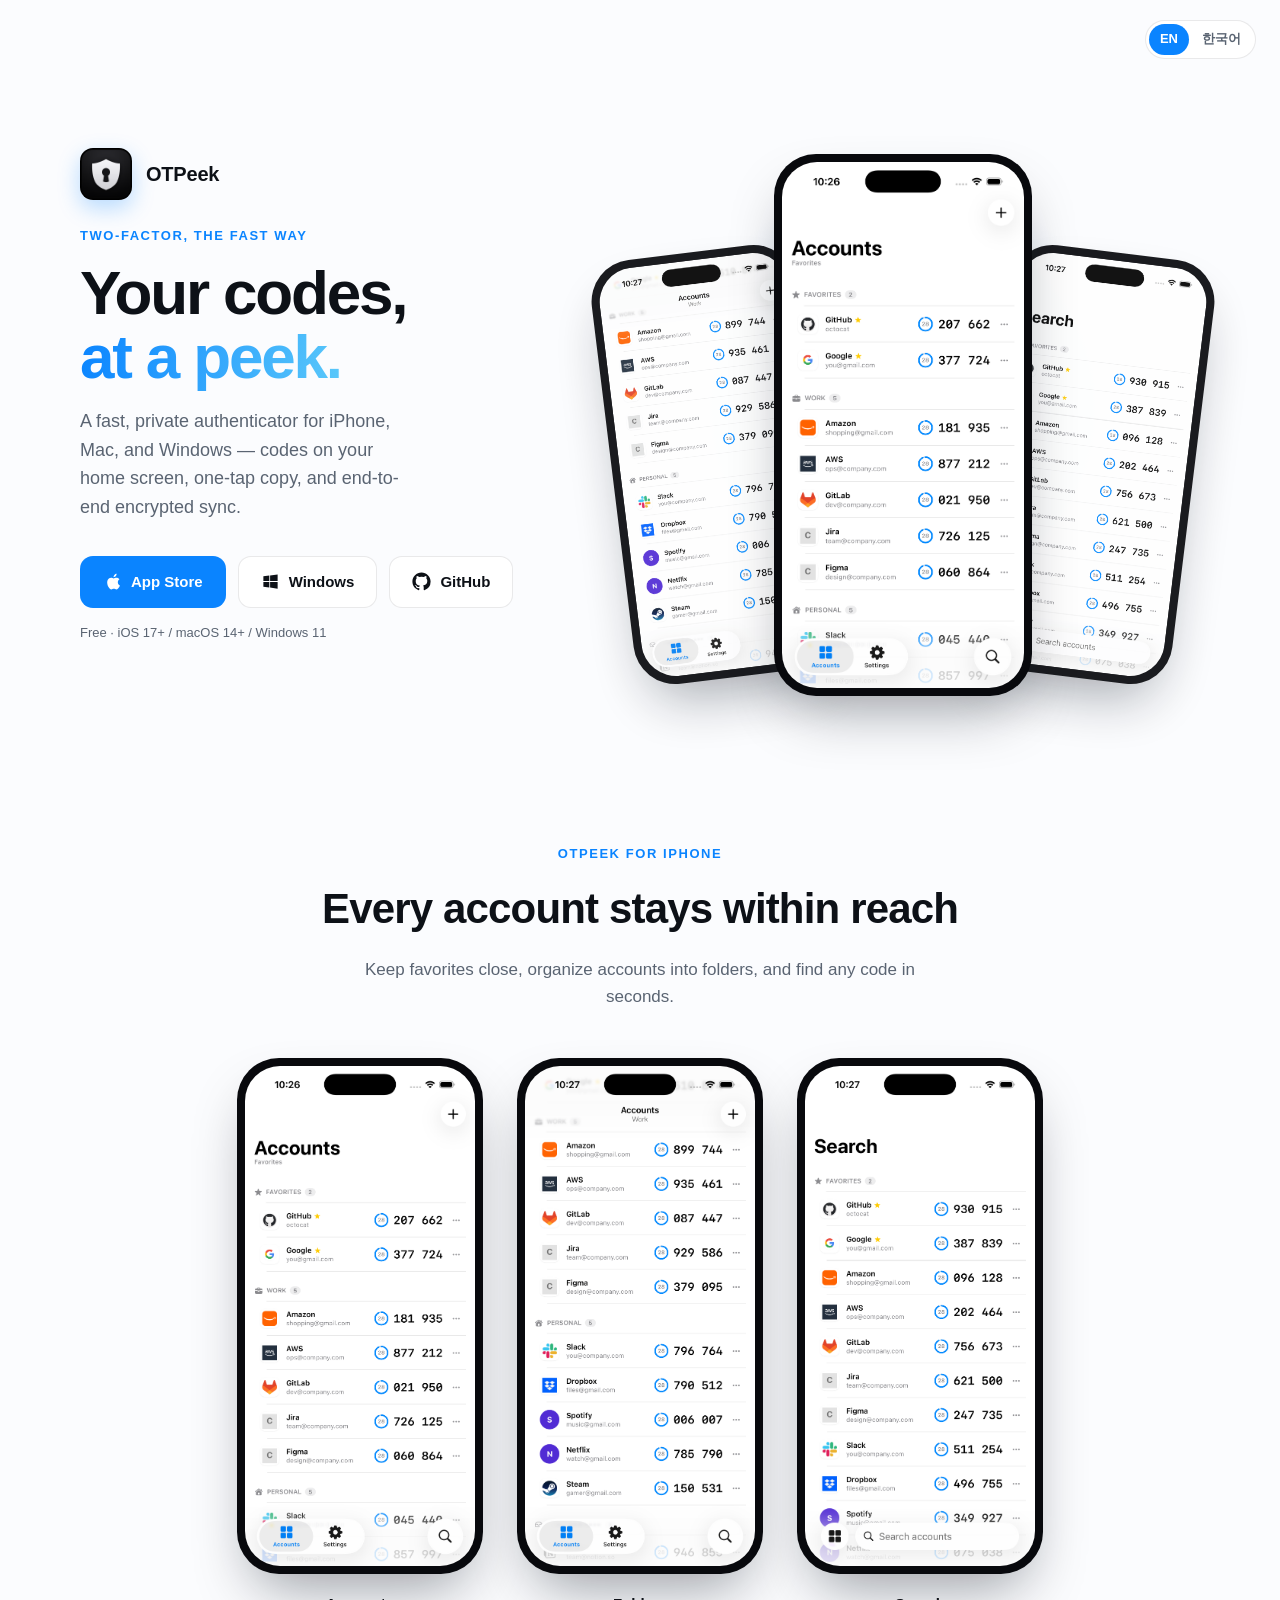
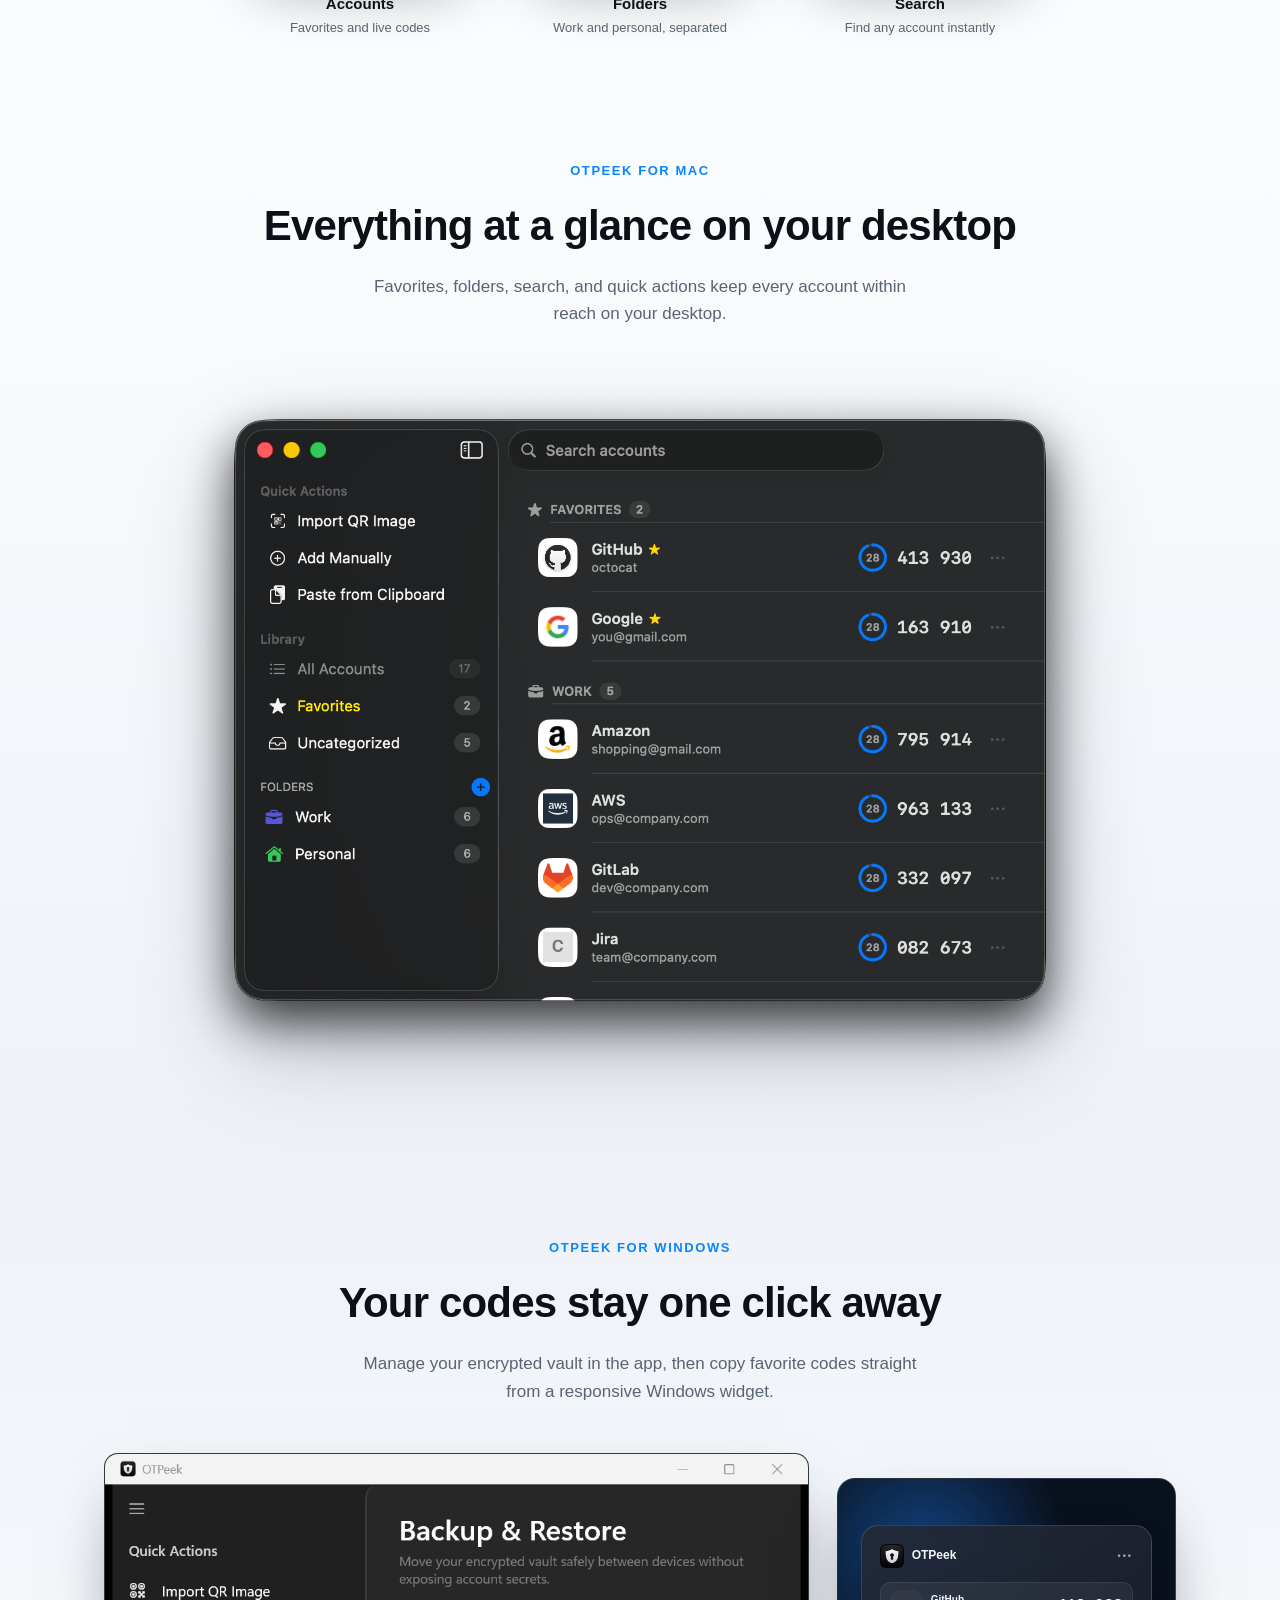
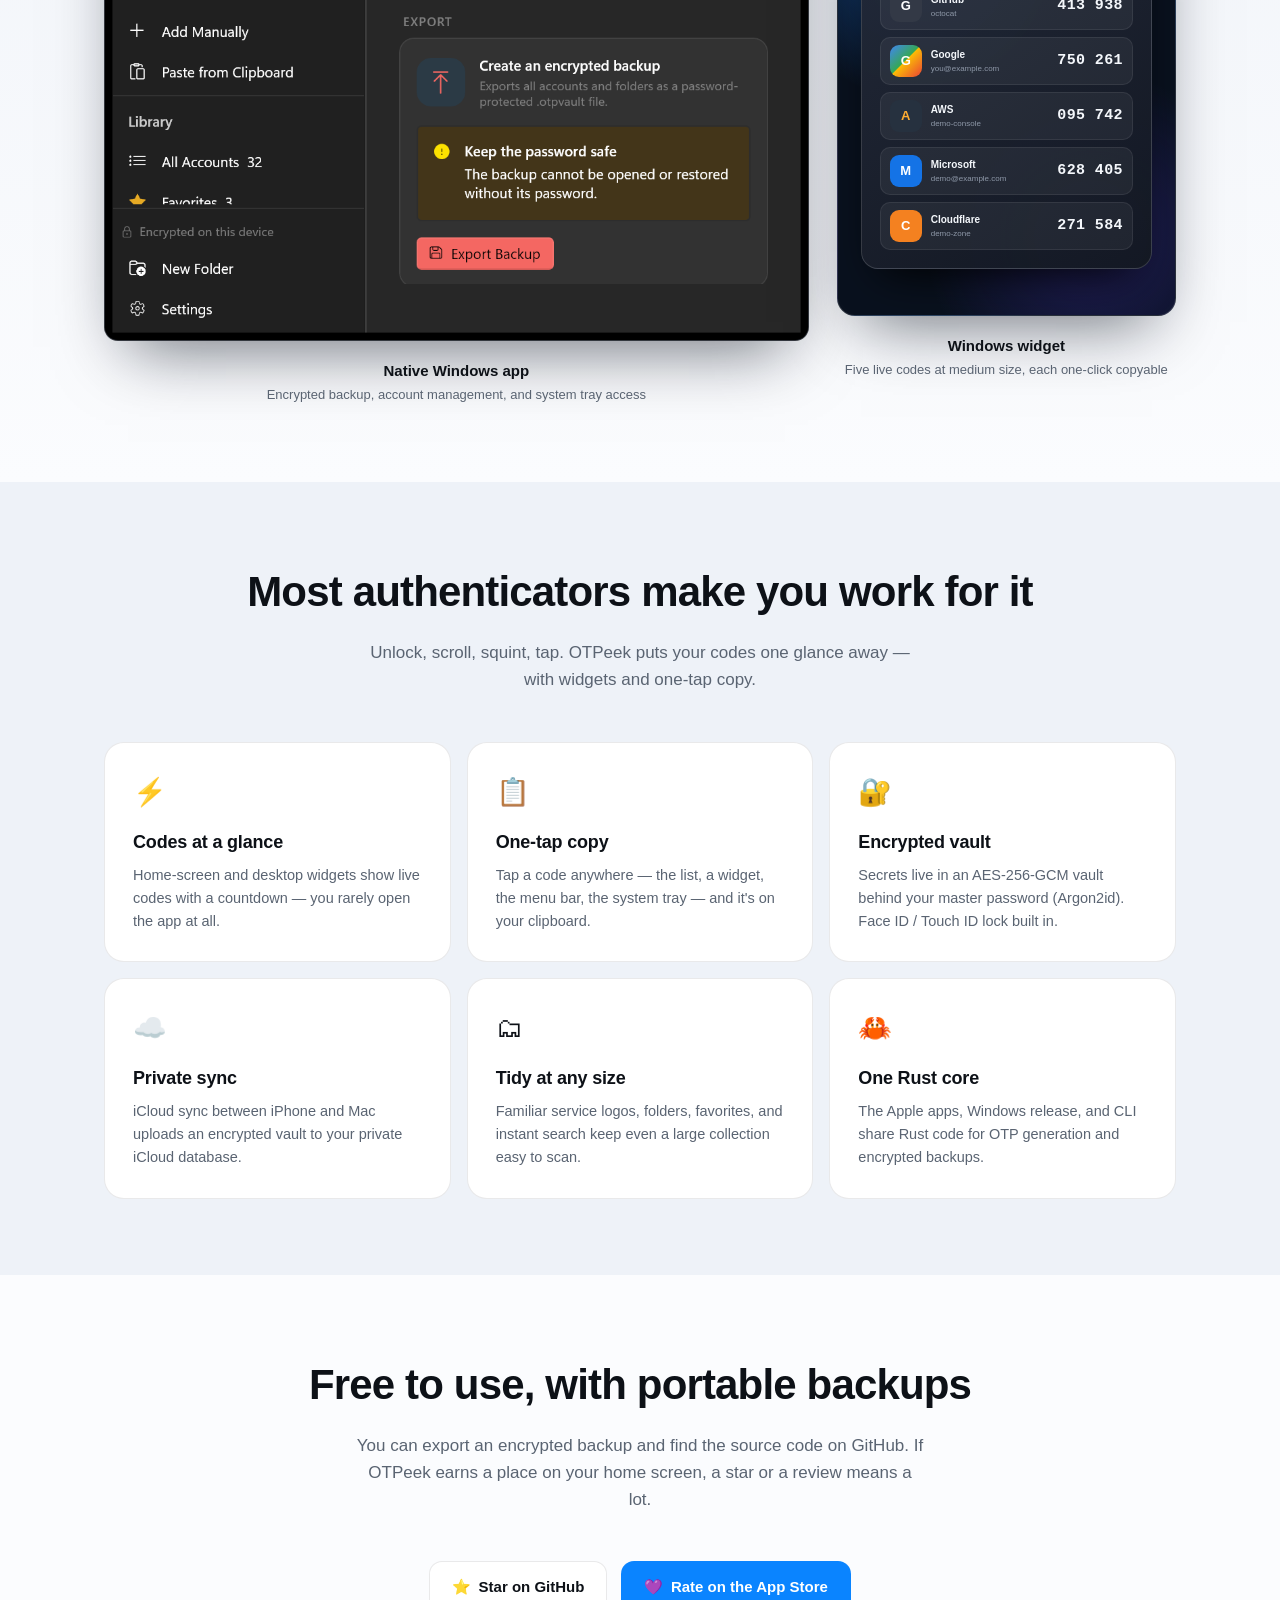
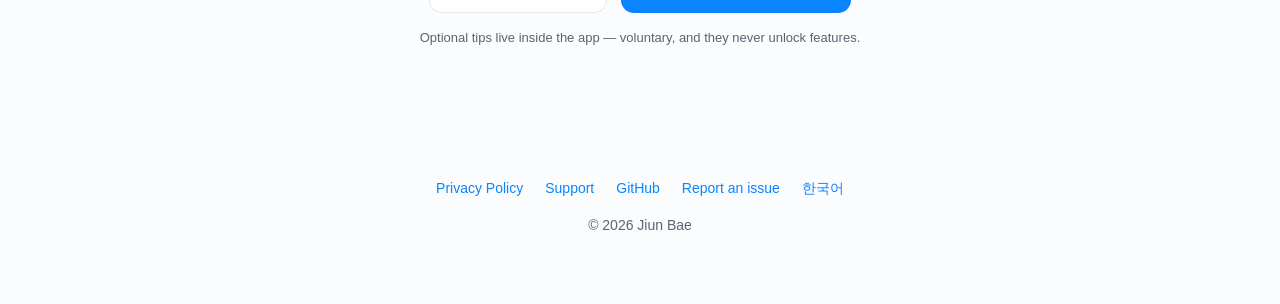
==== commit 8755ea6e: "Harden vault persistence, sync, and release tooling" ====
--- a/website/index.html
+++ b/website/index.html
@@ -39,7 +39,7 @@
         <svg viewBox="0 0 24 24"><path d="M12 .5C5.7.5.5 5.7.5 12c0 5.1 3.3 9.4 7.9 10.9.6.1.8-.3.8-.6v-2c-3.2.7-3.9-1.5-3.9-1.5-.5-1.3-1.3-1.7-1.3-1.7-1-.7.1-.7.1-.7 1.2.1 1.8 1.2 1.8 1.2 1 1.8 2.7 1.3 3.4 1 .1-.8.4-1.3.7-1.6-2.6-.3-5.3-1.3-5.3-5.7 0-1.3.4-2.3 1.2-3.1-.1-.3-.5-1.5.1-3.1 0 0 1-.3 3.2 1.2a11 11 0 0 1 5.8 0C17 4.7 18 5 18 5c.6 1.6.2 2.8.1 3.1.7.8 1.2 1.8 1.2 3.1 0 4.4-2.7 5.4-5.3 5.7.4.4.8 1.1.8 2.2v3.2c0 .3.2.7.8.6a11.5 11.5 0 0 0 7.9-10.9C23.5 5.7 18.3.5 12 .5z"/></svg>
         GitHub</a>
     </div>
-    <p class="note">Free &amp; open source · iOS 17+ / macOS 14+ / Windows 11</p>
+    <p class="note">Free · iOS 17+ / macOS 14+ / Windows 11</p>
   </div>
 
   <div class="hero-devices" aria-label="OTPeek on iPhone">
@@ -125,22 +125,22 @@
 <section class="alt">
   <div class="wrap">
     <h2>Most authenticators make you work for it</h2>
-    <p class="lead">Unlock, scroll, squint, tap. OTPeek puts your codes one glance away — without giving up an inch of security.</p>
+    <p class="lead">Unlock, scroll, squint, tap. OTPeek puts your codes one glance away — with widgets and one-tap copy.</p>
     <div class="grid">
       <div class="card-f"><div class="emoji">⚡️</div><h3>Codes at a glance</h3><p>Home-screen and desktop widgets show live codes with a countdown — you rarely open the app at all.</p></div>
       <div class="card-f"><div class="emoji">📋</div><h3>One-tap copy</h3><p>Tap a code anywhere — the list, a widget, the menu bar, the system tray — and it's on your clipboard.</p></div>
       <div class="card-f"><div class="emoji">🔐</div><h3>Encrypted vault</h3><p>Secrets live in an AES-256-GCM vault behind your master password (Argon2id). Face ID / Touch ID lock built in.</p></div>
-      <div class="card-f"><div class="emoji">☁️</div><h3>Private sync</h3><p>iCloud sync between iPhone and Mac moves only the encrypted vault — codes never leave your device in the clear.</p></div>
+      <div class="card-f"><div class="emoji">☁️</div><h3>Private sync</h3><p>iCloud sync between iPhone and Mac uploads an encrypted vault to your private iCloud database.</p></div>
       <div class="card-f"><div class="emoji">🗂</div><h3>Tidy at any size</h3><p>Familiar service logos, folders, favorites, and instant search keep even a large collection easy to scan.</p></div>
-      <div class="card-f"><div class="emoji">🦀</div><h3>One Rust core</h3><p>iOS, macOS, and Windows share the same audited Rust engine — identical crypto and backup format, fully open source.</p></div>
+      <div class="card-f"><div class="emoji">🦀</div><h3>One Rust core</h3><p>The Apple apps, Windows release, and CLI share Rust code for OTP generation and encrypted backups.</p></div>
     </div>
   </div>
 </section>
 
 <section>
   <div class="wrap support">
-    <h2>Free, open source, no lock-in</h2>
-    <p class="lead">Every line is public and your data exports to an open, documented format any time.
+    <h2>Free to use, with portable backups</h2>
+    <p class="lead">You can export an encrypted backup and find the source code on GitHub.
        If OTPeek earns a place on your home screen, a star or a review means a lot.</p>
     <div class="strip">
       <a class="btn" href="https://github.com/jiunbae/OTPeek">⭐️&ensp;Star on GitHub</a>
@@ -158,7 +158,7 @@
     <a href="https://github.com/jiunbae/OTPeek/issues">Report an issue</a>
     <a href="ko/">한국어</a>
   </nav>
-  © 2026 Jiun Bae · OTPeek is open-source software.
+  © 2026 Jiun Bae
 </footer>
 
 </body>
